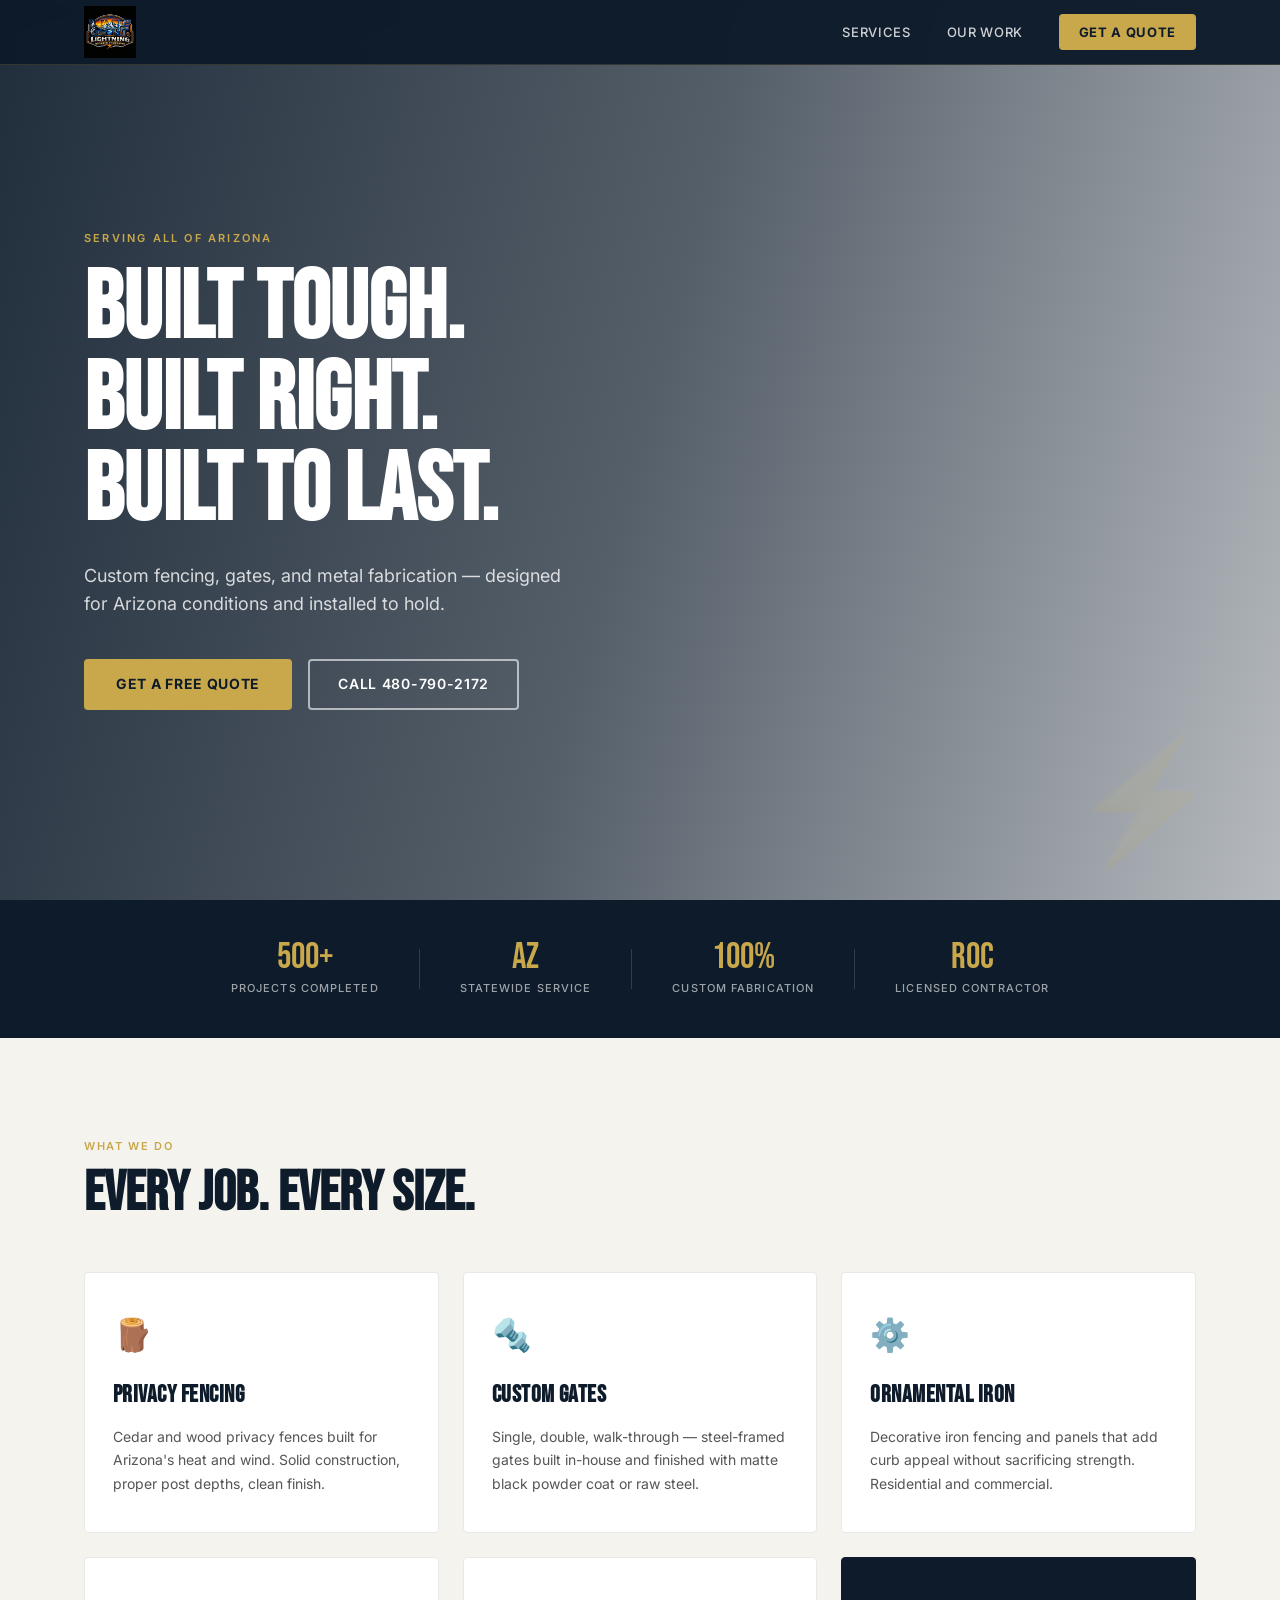
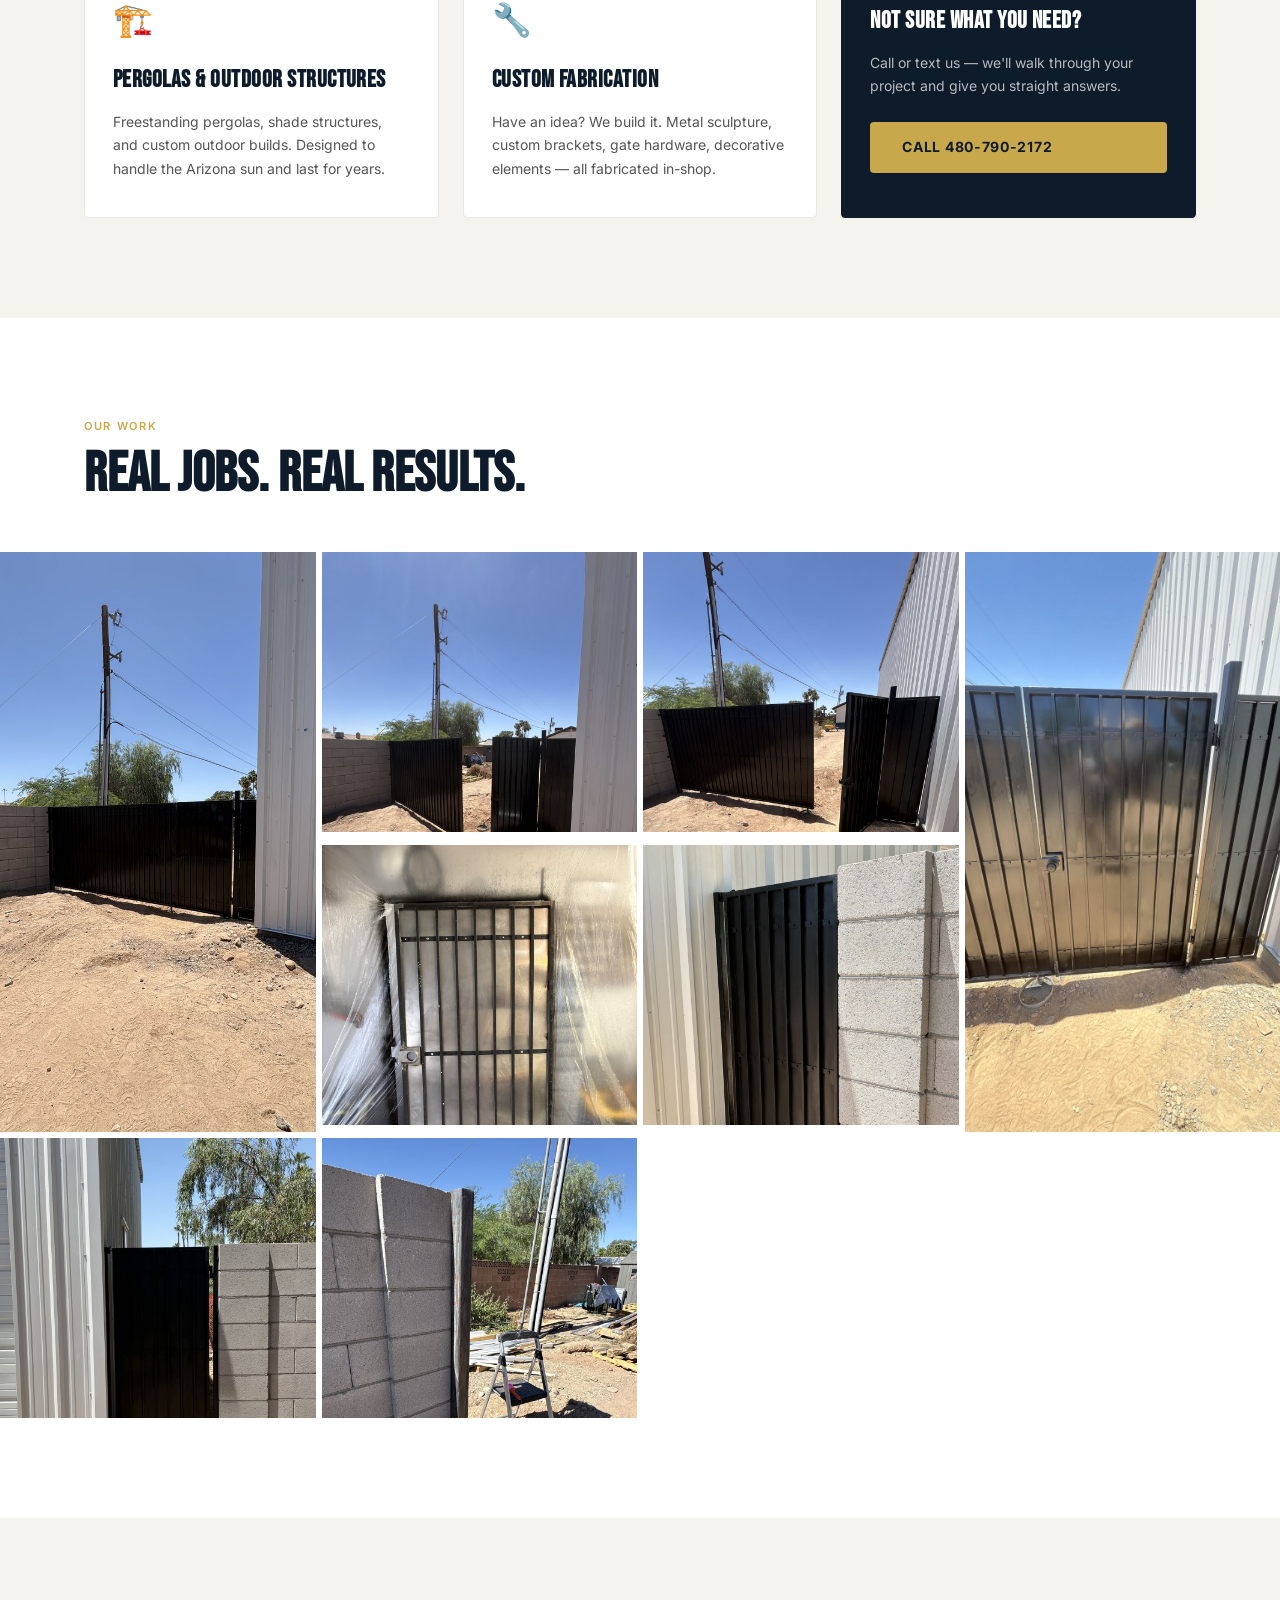
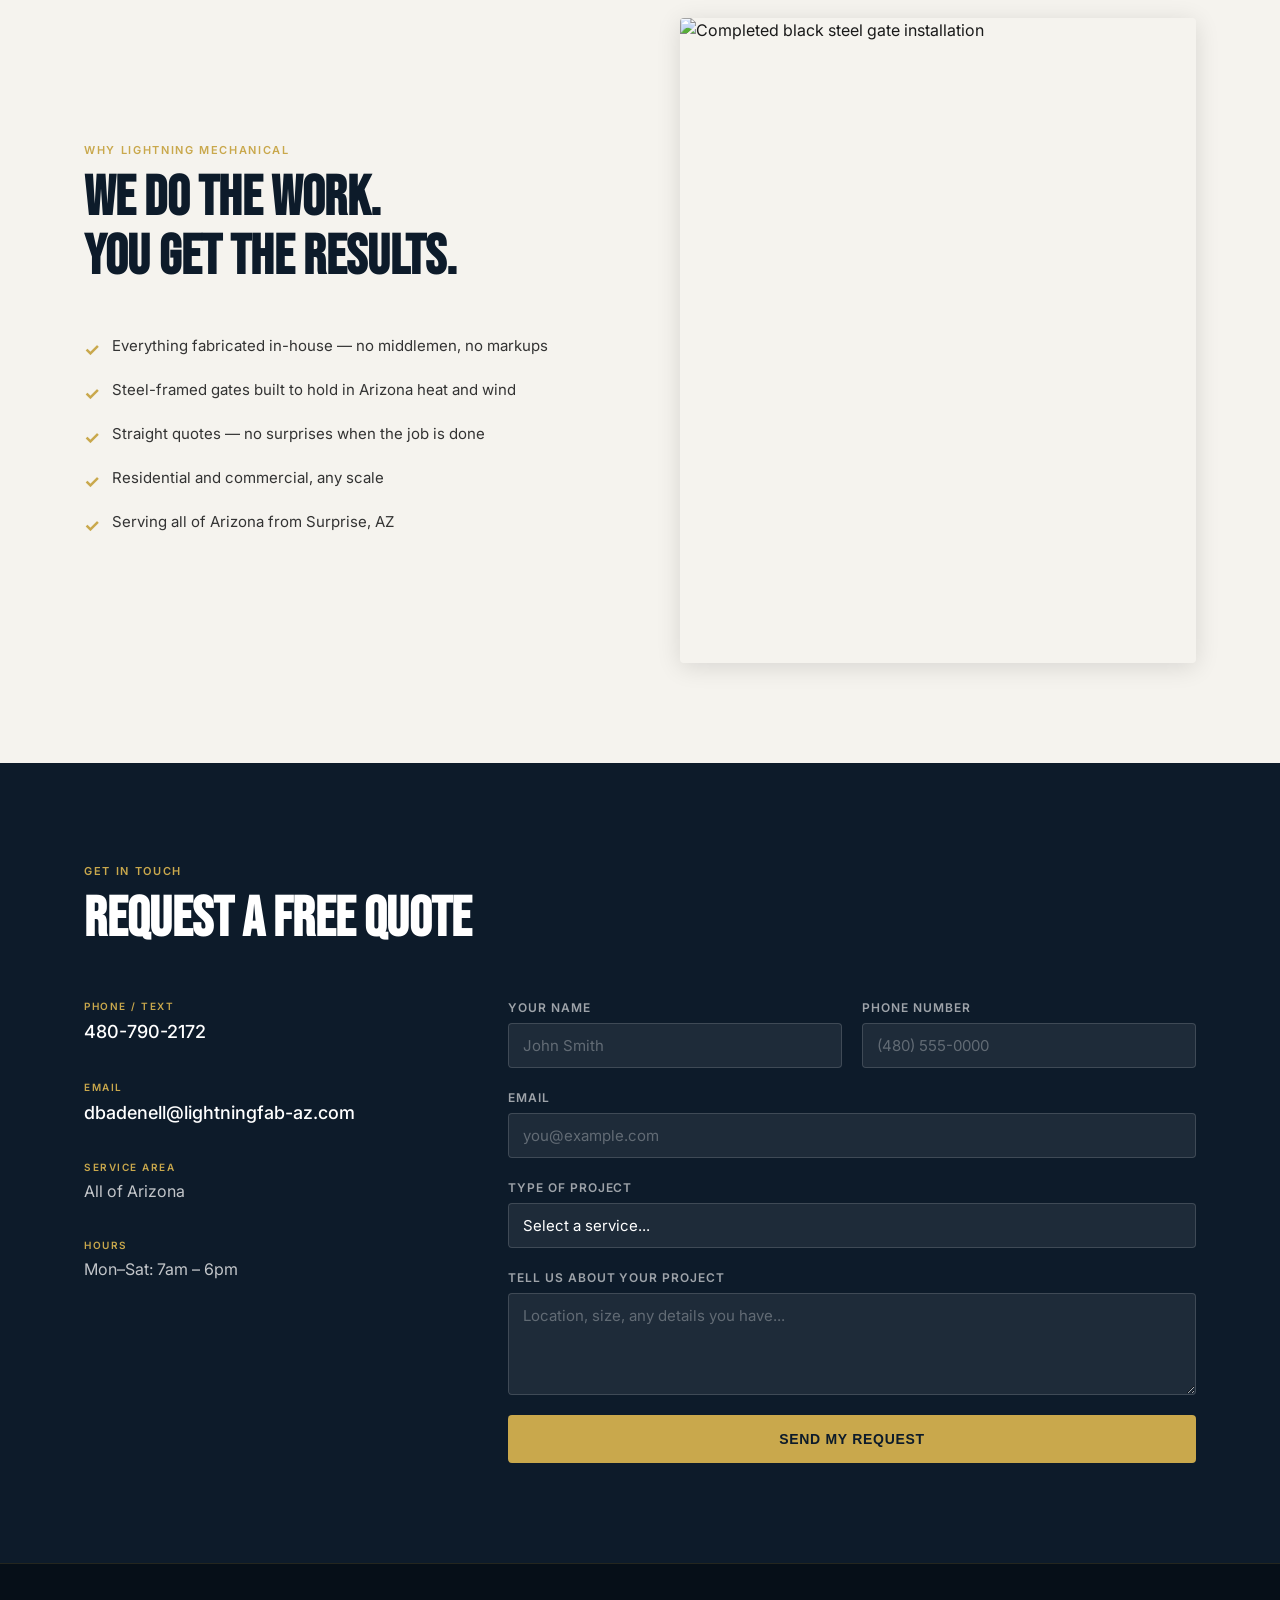
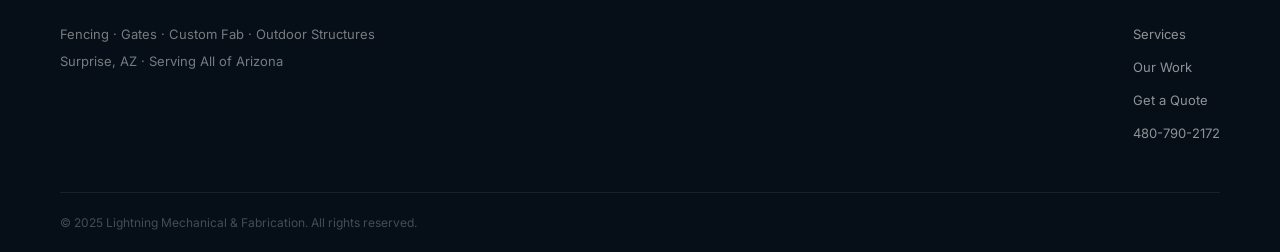
==== index.html @ da837e70 "Add files via upload" ====
<!DOCTYPE html>
<html lang="en">
<head>
  <meta charset="UTF-8">
  <meta name="viewport" content="width=device-width, initial-scale=1.0">
  <title>Lightning Mechanical & Fabrication | Fencing, Gates & Custom Fab – Arizona</title>
  <meta name="description" content="Arizona's trusted fencing, custom gate, and metal fabrication contractor. Privacy fencing, ornamental iron, custom gates, pergolas, and more. Serving all of Arizona. Call 480-790-2172.">
  <link rel="preconnect" href="https://fonts.googleapis.com">
  <link rel="preconnect" href="https://fonts.gstatic.com" crossorigin>
  <link href="https://fonts.googleapis.com/css2?family=Bebas+Neue&family=Inter:wght@300;400;500;600&display=swap" rel="stylesheet">
  <link rel="stylesheet" href="style.css">
</head>
<body>

  <!-- NAV -->
  <nav class="nav">
    <div class="nav-inner">
      <a href="#" class="nav-logo"><img src="logo-nav.png" alt="Lightning Mechanical & Fabrication" class="nav-logo-img"></a>
      <div class="nav-links">
        <a href="#services">Services</a>
        <a href="#work">Our Work</a>
        <a href="#contact" class="nav-cta">Get a Quote</a>
      </div>
      <button class="nav-hamburger" onclick="toggleMenu()" aria-label="Menu">&#9776;</button>
    </div>
    <div class="nav-mobile" id="mobileMenu">
      <a href="#services" onclick="toggleMenu()">Services</a>
      <a href="#work" onclick="toggleMenu()">Our Work</a>
      <a href="#contact" onclick="toggleMenu()">Get a Quote</a>
    </div>
  </nav>

  <!-- HERO -->
  <section class="hero">
    <div class="hero-bg">
      <img src="gate-hero.jpg" alt="Custom black steel double gate installed in Arizona" class="hero-img">
      <div class="hero-overlay"></div>
    </div>
    <div class="hero-content">
      <p class="hero-eyebrow">Serving All of Arizona</p>
      <h1 class="hero-headline">Built Tough.<br>Built Right.<br>Built to Last.</h1>
      <p class="hero-sub">Custom fencing, gates, and metal fabrication — designed for Arizona conditions and installed to hold.</p>
      <div class="hero-actions">
        <a href="#contact" class="btn-primary">Get a Free Quote</a>
        <a href="tel:4807902172" class="btn-ghost">Call 480-790-2172</a>
      </div>
    </div>
    <div class="hero-bolt">⚡</div>
  </section>

  <!-- TRUST BAR -->
  <div class="trust-bar">
    <div class="trust-inner">
      <div class="trust-item">
        <span class="trust-num">500+</span>
        <span class="trust-label">Projects Completed</span>
      </div>
      <div class="trust-div"></div>
      <div class="trust-item">
        <span class="trust-num">AZ</span>
        <span class="trust-label">Statewide Service</span>
      </div>
      <div class="trust-div"></div>
      <div class="trust-item">
        <span class="trust-num">100%</span>
        <span class="trust-label">Custom Fabrication</span>
      </div>
      <div class="trust-div"></div>
      <div class="trust-item">
        <span class="trust-num">ROC</span>
        <span class="trust-label">Licensed Contractor</span>
      </div>
    </div>
  </div>

  <!-- SERVICES -->
  <section class="services" id="services">
    <div class="container">
      <p class="section-eyebrow">What We Do</p>
      <h2 class="section-title">Every Job. Every Size.</h2>
      <div class="services-grid">

        <div class="service-card">
          <div class="service-icon">🪵</div>
          <h3>Privacy Fencing</h3>
          <p>Cedar and wood privacy fences built for Arizona's heat and wind. Solid construction, proper post depths, clean finish.</p>
        </div>

        <div class="service-card">
          <div class="service-icon">🔩</div>
          <h3>Custom Gates</h3>
          <p>Single, double, walk-through — steel-framed gates built in-house and finished with matte black powder coat or raw steel.</p>
        </div>

        <div class="service-card">
          <div class="service-icon">⚙️</div>
          <h3>Ornamental Iron</h3>
          <p>Decorative iron fencing and panels that add curb appeal without sacrificing strength. Residential and commercial.</p>
        </div>

        <div class="service-card">
          <div class="service-icon">🏗️</div>
          <h3>Pergolas & Outdoor Structures</h3>
          <p>Freestanding pergolas, shade structures, and custom outdoor builds. Designed to handle the Arizona sun and last for years.</p>
        </div>

        <div class="service-card">
          <div class="service-icon">🔧</div>
          <h3>Custom Fabrication</h3>
          <p>Have an idea? We build it. Metal sculpture, custom brackets, gate hardware, decorative elements — all fabricated in-shop.</p>
        </div>

        <div class="service-card service-card--cta">
          <h3>Not Sure What You Need?</h3>
          <p>Call or text us — we'll walk through your project and give you straight answers.</p>
          <a href="tel:4807902172" class="btn-primary">Call 480-790-2172</a>
        </div>

      </div>
    </div>
  </section>

  <!-- GALLERY -->
  <section class="gallery" id="work">
    <div class="container">
      <p class="section-eyebrow">Our Work</p>
      <h2 class="section-title">Real Jobs. Real Results.</h2>
    </div>
        <div class="gallery-grid">
      <div class="gallery-item gallery-item--tall">
        <img src="gate-wide.jpg" alt="Black steel gate installed">
        <div class="gallery-label">Double Gate Install</div>
      </div>
      <div class="gallery-item">
        <img src="gate-open-both.jpg" alt="Double gates open">
        <div class="gallery-label">Double Gates Open</div>
      </div>
      <div class="gallery-item">
        <img src="gate-open-side.jpg" alt="Gate open side view">
        <div class="gallery-label">Custom Steel Gate</div>
      </div>
      <div class="gallery-item gallery-item--tall">
        <img src="gate-closeup.jpg" alt="Gate closeup detail">
        <div class="gallery-label">Gate Detail</div>
      </div>
      <div class="gallery-item">
        <img src="gate-paint-booth.jpg" alt="Gate in paint booth">
        <div class="gallery-label">In-House Coating</div>
      </div>
      <div class="gallery-item">
        <img src="gate-walk.jpg" alt="Walk-through gate">
        <div class="gallery-label">Walk Gate Install</div>
      </div>
      <div class="gallery-item">
        <img src="gate-single.jpg" alt="Single gate">
        <div class="gallery-label">Single Gate</div>
      </div>
      <div class="gallery-item">
        <img src="post-set.jpg" alt="Post setting">
        <div class="gallery-label">Post Setting</div>
      </div>
    </div>
  </section>

  <!-- WHY LMF -->
  <section class="why">
    <div class="container why-inner">
      <div class="why-text">
        <p class="section-eyebrow">Why Lightning Mechanical</p>
        <h2 class="section-title">We Do the Work.<br>You Get the Results.</h2>
        <ul class="why-list">
          <li><span class="check">✓</span> Everything fabricated in-house — no middlemen, no markups</li>
          <li><span class="check">✓</span> Steel-framed gates built to hold in Arizona heat and wind</li>
          <li><span class="check">✓</span> Straight quotes — no surprises when the job is done</li>
          <li><span class="check">✓</span> Residential and commercial, any scale</li>
          <li><span class="check">✓</span> Serving all of Arizona from Surprise, AZ</li>
        </ul>
      </div>
      <div class="why-img-wrap">
        <img src="gate-black-installed.jpg" alt="Completed black steel gate installation">
      </div>
    </div>
  </section>

  <!-- CONTACT -->
  <section class="contact" id="contact">
    <div class="container">
      <p class="section-eyebrow">Get in Touch</p>
      <h2 class="section-title">Request a Free Quote</h2>
      <div class="contact-layout">
        <div class="contact-info">
          <div class="contact-block">
            <p class="contact-label">Phone / Text</p>
            <a href="tel:4807902172" class="contact-value">480-790-2172</a>
          </div>
          <div class="contact-block">
            <p class="contact-label">Email</p>
            <a href="mailto:dbadenell@lightningfab-az.com" class="contact-value">dbadenell@lightningfab-az.com</a>
          </div>
          <div class="contact-block">
            <p class="contact-label">Service Area</p>
            <p class="contact-value-plain">All of Arizona</p>
          </div>
          <div class="contact-block">
            <p class="contact-label">Hours</p>
            <p class="contact-value-plain">Mon–Sat: 7am – 6pm</p>
          </div>
        </div>
        <form class="contact-form" action="https://formspree.io/f/YOUR_FORM_ID" method="POST">
          <div class="form-row">
            <div class="form-group">
              <label for="name">Your Name</label>
              <input type="text" id="name" name="name" placeholder="John Smith" required>
            </div>
            <div class="form-group">
              <label for="phone">Phone Number</label>
              <input type="tel" id="phone" name="phone" placeholder="(480) 555-0000">
            </div>
          </div>
          <div class="form-group">
            <label for="email">Email</label>
            <input type="email" id="email" name="email" placeholder="you@example.com" required>
          </div>
          <div class="form-group">
            <label for="service">Type of Project</label>
            <select id="service" name="service">
              <option value="">Select a service...</option>
              <option>Privacy Fencing</option>
              <option>Custom Gate</option>
              <option>Ornamental Iron</option>
              <option>Pergola / Outdoor Structure</option>
              <option>Custom Fabrication</option>
              <option>Other / Not Sure</option>
            </select>
          </div>
          <div class="form-group">
            <label for="message">Tell Us About Your Project</label>
            <textarea id="message" name="message" rows="4" placeholder="Location, size, any details you have..."></textarea>
          </div>
          <button type="submit" class="btn-primary btn-full">Send My Request</button>
        </form>
      </div>
    </div>
  </section>

  <!-- FOOTER -->
  <footer class="footer">
    <div class="footer-inner">
      <div class="footer-brand">
        
        <p>Fencing · Gates · Custom Fab · Outdoor Structures</p>
        <p>Surprise, AZ · Serving All of Arizona</p>
      </div>
      <div class="footer-links">
        <a href="#services">Services</a>
        <a href="#work">Our Work</a>
        <a href="#contact">Get a Quote</a>
        <a href="tel:4807902172">480-790-2172</a>
      </div>
    </div>
    <div class="footer-bottom">
      <p>© 2025 Lightning Mechanical & Fabrication. All rights reserved.</p>
    </div>
  </footer>

  <script>
    function toggleMenu() {
      const menu = document.getElementById('mobileMenu');
      menu.classList.toggle('open');
    }
    // Smooth scroll
    document.querySelectorAll('a[href^="#"]').forEach(a => {
      a.addEventListener('click', e => {
        const target = document.querySelector(a.getAttribute('href'));
        if (target) {
          e.preventDefault();
          target.scrollIntoView({ behavior: 'smooth' });
        }
      });
    });
  </script>
</body>
</html>
---- style.css ----
/* === TOKENS === */
:root {
  --navy: #0D1B2A;
  --navy-mid: #1A2E45;
  --gold: #C9A84C;
  --gold-light: #E8C97A;
  --white: #FFFFFF;
  --off-white: #F5F3EE;
  --gray: #8A8F99;
  --gray-light: #E8E8E8;
  --text: #1A1A1A;

  --font-display: 'Bebas Neue', sans-serif;
  --font-body: 'Inter', sans-serif;

  --radius: 4px;
  --shadow: 0 4px 24px rgba(0,0,0,0.12);
}

/* === RESET === */
*, *::before, *::after { box-sizing: border-box; margin: 0; padding: 0; }
html { scroll-behavior: smooth; }
body {
  font-family: var(--font-body);
  color: var(--text);
  background: var(--white);
  line-height: 1.6;
}
img { display: block; width: 100%; height: 100%;  }
a { text-decoration: none; color: inherit; }

/* === UTILITY === */
.container { max-width: 1160px; margin: 0 auto; padding: 0 24px; }
.section-eyebrow {
  font-family: var(--font-body);
  font-size: 11px;
  font-weight: 600;
  letter-spacing: 0.15em;
  text-transform: uppercase;
  color: var(--gold);
  margin-bottom: 10px;
}
.section-title {
  font-family: var(--font-display);
  font-size: clamp(36px, 5vw, 56px);
  color: var(--navy);
  line-height: 1.05;
  margin-bottom: 48px;
}
.btn-primary {
  display: inline-block;
  background: var(--gold);
  color: var(--navy);
  font-weight: 700;
  font-size: 14px;
  letter-spacing: 0.05em;
  text-transform: uppercase;
  padding: 14px 32px;
  border-radius: var(--radius);
  transition: background 0.2s, transform 0.15s;
  border: none;
  cursor: pointer;
}
.btn-primary:hover { background: var(--gold-light); transform: translateY(-1px); }
.btn-ghost {
  display: inline-block;
  border: 2px solid rgba(255,255,255,0.6);
  color: var(--white);
  font-weight: 600;
  font-size: 14px;
  letter-spacing: 0.05em;
  text-transform: uppercase;
  padding: 12px 28px;
  border-radius: var(--radius);
  transition: border-color 0.2s, background 0.2s;
}
.btn-ghost:hover { border-color: var(--white); background: rgba(255,255,255,0.1); }
.btn-full { width: 100%; text-align: center; padding: 16px; }

/* === NAV === */
.nav {
  position: fixed;
  top: 0; left: 0; right: 0;
  z-index: 100;
  background: rgba(13,27,42,0.96);
  backdrop-filter: blur(8px);
  border-bottom: 1px solid rgba(201,168,76,0.2);
}
.nav-inner {
  max-width: 1160px;
  margin: 0 auto;
  padding: 0 24px;
  height: 64px;
  display: flex;
  align-items: center;
  justify-content: space-between;
}
.nav-logo {
  font-family: var(--font-display);
  font-size: 24px;
  color: var(--gold);
  letter-spacing: 0.05em;
}
.nav-links {
  display: flex;
  align-items: center;
  gap: 36px;
}
.nav-links a {
  color: rgba(255,255,255,0.8);
  font-size: 13px;
  font-weight: 500;
  letter-spacing: 0.05em;
  text-transform: uppercase;
  transition: color 0.2s;
}
.nav-links a:hover { color: var(--white); }
.nav-cta {
  background: var(--gold) !important;
  color: var(--navy) !important;
  padding: 8px 20px;
  border-radius: var(--radius);
  font-weight: 700 !important;
}
.nav-cta:hover { background: var(--gold-light) !important; }
.nav-hamburger {
  display: none;
  background: none;
  border: none;
  color: var(--white);
  font-size: 24px;
  cursor: pointer;
}
.nav-mobile {
  display: none;
  flex-direction: column;
  background: var(--navy);
  padding: 16px 24px 24px;
  gap: 20px;
}
.nav-mobile a {
  color: rgba(255,255,255,0.85);
  font-size: 16px;
  font-weight: 500;
  letter-spacing: 0.04em;
}
.nav-mobile.open { display: flex; }

/* === HERO === */
.hero {
  position: relative;
  min-height: 100vh;
  display: flex;
  align-items: center;
  overflow: hidden;
}
.hero-bg {
  position: absolute;
  inset: 0;
}
.hero-img {
  width: 100%;
  height: 100%;
  
  object-position: center;
}
.hero-overlay {
  position: absolute;
  inset: 0;
  background: linear-gradient(
    105deg,
    rgba(13,27,42,0.92) 0%,
    rgba(13,27,42,0.7) 50%,
    rgba(13,27,42,0.3) 100%
  );
}
.hero-content {
  position: relative;
  z-index: 2;
  max-width: 1160px;
  margin: 0 auto;
  padding: 120px 24px 80px;
  max-width: 680px;
  margin-left: max(24px, calc(50vw - 580px));
}
.hero-eyebrow {
  font-size: 11px;
  font-weight: 600;
  letter-spacing: 0.2em;
  text-transform: uppercase;
  color: var(--gold);
  margin-bottom: 16px;
}
.hero-headline {
  font-family: var(--font-display);
  font-size: clamp(56px, 9vw, 96px);
  color: var(--white);
  line-height: 0.95;
  margin-bottom: 24px;
}
.hero-sub {
  font-size: 18px;
  color: rgba(255,255,255,0.8);
  max-width: 480px;
  margin-bottom: 40px;
  line-height: 1.6;
}
.hero-actions {
  display: flex;
  gap: 16px;
  flex-wrap: wrap;
}
.hero-bolt {
  position: absolute;
  bottom: 40px;
  right: 60px;
  font-size: 120px;
  opacity: 0.06;
  z-index: 1;
  pointer-events: none;
  line-height: 1;
}

/* === TRUST BAR === */
.trust-bar {
  background: var(--navy);
  padding: 32px 24px;
}
.trust-inner {
  max-width: 1160px;
  margin: 0 auto;
  display: flex;
  align-items: center;
  justify-content: center;
  gap: 0;
  flex-wrap: wrap;
}
.trust-item {
  display: flex;
  flex-direction: column;
  align-items: center;
  padding: 8px 40px;
  gap: 4px;
}
.trust-num {
  font-family: var(--font-display);
  font-size: 36px;
  color: var(--gold);
  line-height: 1;
}
.trust-label {
  font-size: 11px;
  font-weight: 500;
  letter-spacing: 0.1em;
  text-transform: uppercase;
  color: rgba(255,255,255,0.6);
}
.trust-div {
  width: 1px;
  height: 40px;
  background: rgba(255,255,255,0.15);
}

/* === SERVICES === */
.services {
  padding: 100px 0;
  background: var(--off-white);
}
.services-grid {
  display: grid;
  grid-template-columns: repeat(3, 1fr);
  gap: 24px;
}
.service-card {
  background: var(--white);
  border-radius: var(--radius);
  padding: 36px 28px;
  border: 1px solid var(--gray-light);
  transition: box-shadow 0.2s, transform 0.2s;
}
.service-card:hover {
  box-shadow: var(--shadow);
  transform: translateY(-3px);
}
.service-icon {
  font-size: 32px;
  margin-bottom: 16px;
}
.service-card h3 {
  font-family: var(--font-display);
  font-size: 24px;
  color: var(--navy);
  margin-bottom: 10px;
  letter-spacing: 0.02em;
}
.service-card p {
  font-size: 14px;
  color: #555;
  line-height: 1.7;
}
.service-card--cta {
  background: var(--navy);
  border-color: var(--navy);
  display: flex;
  flex-direction: column;
  justify-content: center;
}
.service-card--cta h3 { color: var(--white); }
.service-card--cta p { color: rgba(255,255,255,0.7); margin-bottom: 24px; }

/* === GALLERY === */
.gallery {
  padding: 100px 0;
  background: var(--white);
}
.gallery .container { margin-bottom: 48px; }
.gallery-grid {
  display: grid;
  grid-template-columns: repeat(4, 1fr);
  grid-template-rows: auto;
  gap: 6px;
  max-height: 900px;
}
.gallery-item {
  position: relative;
  overflow: hidden;
  height: 220px;
}
.gallery-item--tall {
  grid-row: span 2;
  height: auto;
}
.gallery-item img {
  transition: transform 0.4s ease;
}
.gallery-item:hover img {
  transform: scale(1.04);
}
.gallery-label {
  position: absolute;
  bottom: 0; left: 0; right: 0;
  background: linear-gradient(transparent, rgba(13,27,42,0.85));
  color: var(--white);
  font-size: 12px;
  font-weight: 500;
  letter-spacing: 0.05em;
  padding: 20px 12px 10px;
  opacity: 0;
  transition: opacity 0.3s;
}
.gallery-item:hover .gallery-label { opacity: 1; }

/* === WHY === */
.why {
  padding: 100px 0;
  background: var(--off-white);
}
.why-inner {
  display: grid;
  grid-template-columns: 1fr 1fr;
  gap: 80px;
  align-items: center;
}
.why-list {
  list-style: none;
  display: flex;
  flex-direction: column;
  gap: 16px;
}
.why-list li {
  display: flex;
  align-items: flex-start;
  gap: 12px;
  font-size: 15px;
  color: #333;
  line-height: 1.5;
}
.check {
  color: var(--gold);
  font-size: 18px;
  font-weight: 700;
  flex-shrink: 0;
  margin-top: 1px;
}
.why-img-wrap {
  border-radius: var(--radius);
  overflow: hidden;
  aspect-ratio: 4/5;
  box-shadow: var(--shadow);
}

/* === CONTACT === */
.contact {
  padding: 100px 0;
  background: var(--navy);
}
.contact .section-title { color: var(--white); }
.contact-layout {
  display: grid;
  grid-template-columns: 1fr 2fr;
  gap: 80px;
  align-items: start;
}
.contact-info {
  display: flex;
  flex-direction: column;
  gap: 32px;
}
.contact-block { display: flex; flex-direction: column; gap: 4px; }
.contact-label {
  font-size: 10px;
  font-weight: 600;
  letter-spacing: 0.15em;
  text-transform: uppercase;
  color: var(--gold);
}
.contact-value {
  font-size: 18px;
  font-weight: 500;
  color: var(--white);
  transition: color 0.2s;
}
.contact-value:hover { color: var(--gold-light); }
.contact-value-plain {
  font-size: 16px;
  color: rgba(255,255,255,0.75);
}

/* FORM */
.contact-form {
  display: flex;
  flex-direction: column;
  gap: 20px;
}
.form-row {
  display: grid;
  grid-template-columns: 1fr 1fr;
  gap: 20px;
}
.form-group {
  display: flex;
  flex-direction: column;
  gap: 6px;
}
.form-group label {
  font-size: 12px;
  font-weight: 600;
  letter-spacing: 0.08em;
  text-transform: uppercase;
  color: rgba(255,255,255,0.6);
}
.form-group input,
.form-group select,
.form-group textarea {
  background: rgba(255,255,255,0.07);
  border: 1px solid rgba(255,255,255,0.15);
  border-radius: var(--radius);
  padding: 12px 14px;
  color: var(--white);
  font-size: 15px;
  font-family: var(--font-body);
  transition: border-color 0.2s;
  outline: none;
  -webkit-appearance: none;
}
.form-group input::placeholder,
.form-group textarea::placeholder { color: rgba(255,255,255,0.3); }
.form-group select option { background: var(--navy); color: var(--white); }
.form-group input:focus,
.form-group select:focus,
.form-group textarea:focus {
  border-color: var(--gold);
}
.form-group textarea { resize: vertical; min-height: 100px; }

/* === FOOTER === */
.footer {
  background: #060F18;
  border-top: 1px solid rgba(201,168,76,0.15);
  padding: 60px 24px 0;
}
.footer-inner {
  max-width: 1160px;
  margin: 0 auto;
  display: flex;
  justify-content: space-between;
  align-items: flex-start;
  gap: 40px;
  flex-wrap: wrap;
  padding-bottom: 48px;
}
.footer-brand {
  display: flex;
  flex-direction: column;
  gap: 6px;
}
.footer-logo {
  font-family: var(--font-display);
  font-size: 22px;
  color: var(--gold);
  letter-spacing: 0.04em;
}
.footer-brand p {
  font-size: 13px;
  color: rgba(255,255,255,0.45);
}
.footer-links {
  display: flex;
  flex-direction: column;
  gap: 12px;
}
.footer-links a {
  font-size: 13px;
  color: rgba(255,255,255,0.55);
  transition: color 0.2s;
}
.footer-links a:hover { color: var(--gold); }
.footer-bottom {
  max-width: 1160px;
  margin: 0 auto;
  padding: 20px 0;
  border-top: 1px solid rgba(255,255,255,0.07);
}
.footer-bottom p {
  font-size: 12px;
  color: rgba(255,255,255,0.25);
}

/* === MOBILE === */
@media (max-width: 900px) {
  .nav-links { display: none; }
  .nav-hamburger { display: block; }

  .services-grid {
    grid-template-columns: 1fr 1fr;
  }

  .gallery-grid {
    grid-template-columns: repeat(2, 1fr);
    max-height: none;
  }
  .gallery-item--tall { height: 280px; grid-row: span 1; }
  .gallery-item { height: 200px; }

  .why-inner {
    grid-template-columns: 1fr;
    gap: 40px;
  }
  .why-img-wrap { max-height: 340px; }

  .contact-layout {
    grid-template-columns: 1fr;
    gap: 48px;
  }

  .trust-item { padding: 8px 20px; }
  .trust-div { display: none; }
}

@media (max-width: 600px) {
  .services-grid { grid-template-columns: 1fr; }
  .gallery-grid { grid-template-columns: 1fr; max-height: none; }
  .gallery-item, .gallery-item--tall { height: 260px; grid-row: span 1; }
  .gallery-label { opacity: 1; }
  .form-row { grid-template-columns: 1fr; }
  .hero-actions { flex-direction: column; }
  .hero-bolt { display: none; }
}

/* Portrait photo fix */
.gallery-item img {
  object-fit: cover;
  object-position: top;
  width: 100%;
  height: 100%;
}
.gallery-item {
  height: 280px;
}
.gallery-item--tall {
  height: 580px;
}

/* Logo styles */
.nav-logo-img {
  height: 52px;
  width: auto;
  display: block;
}
.footer-logo-img {
  height: 80px;
  width: auto;
  display: block;
  margin-bottom: 8px;
}
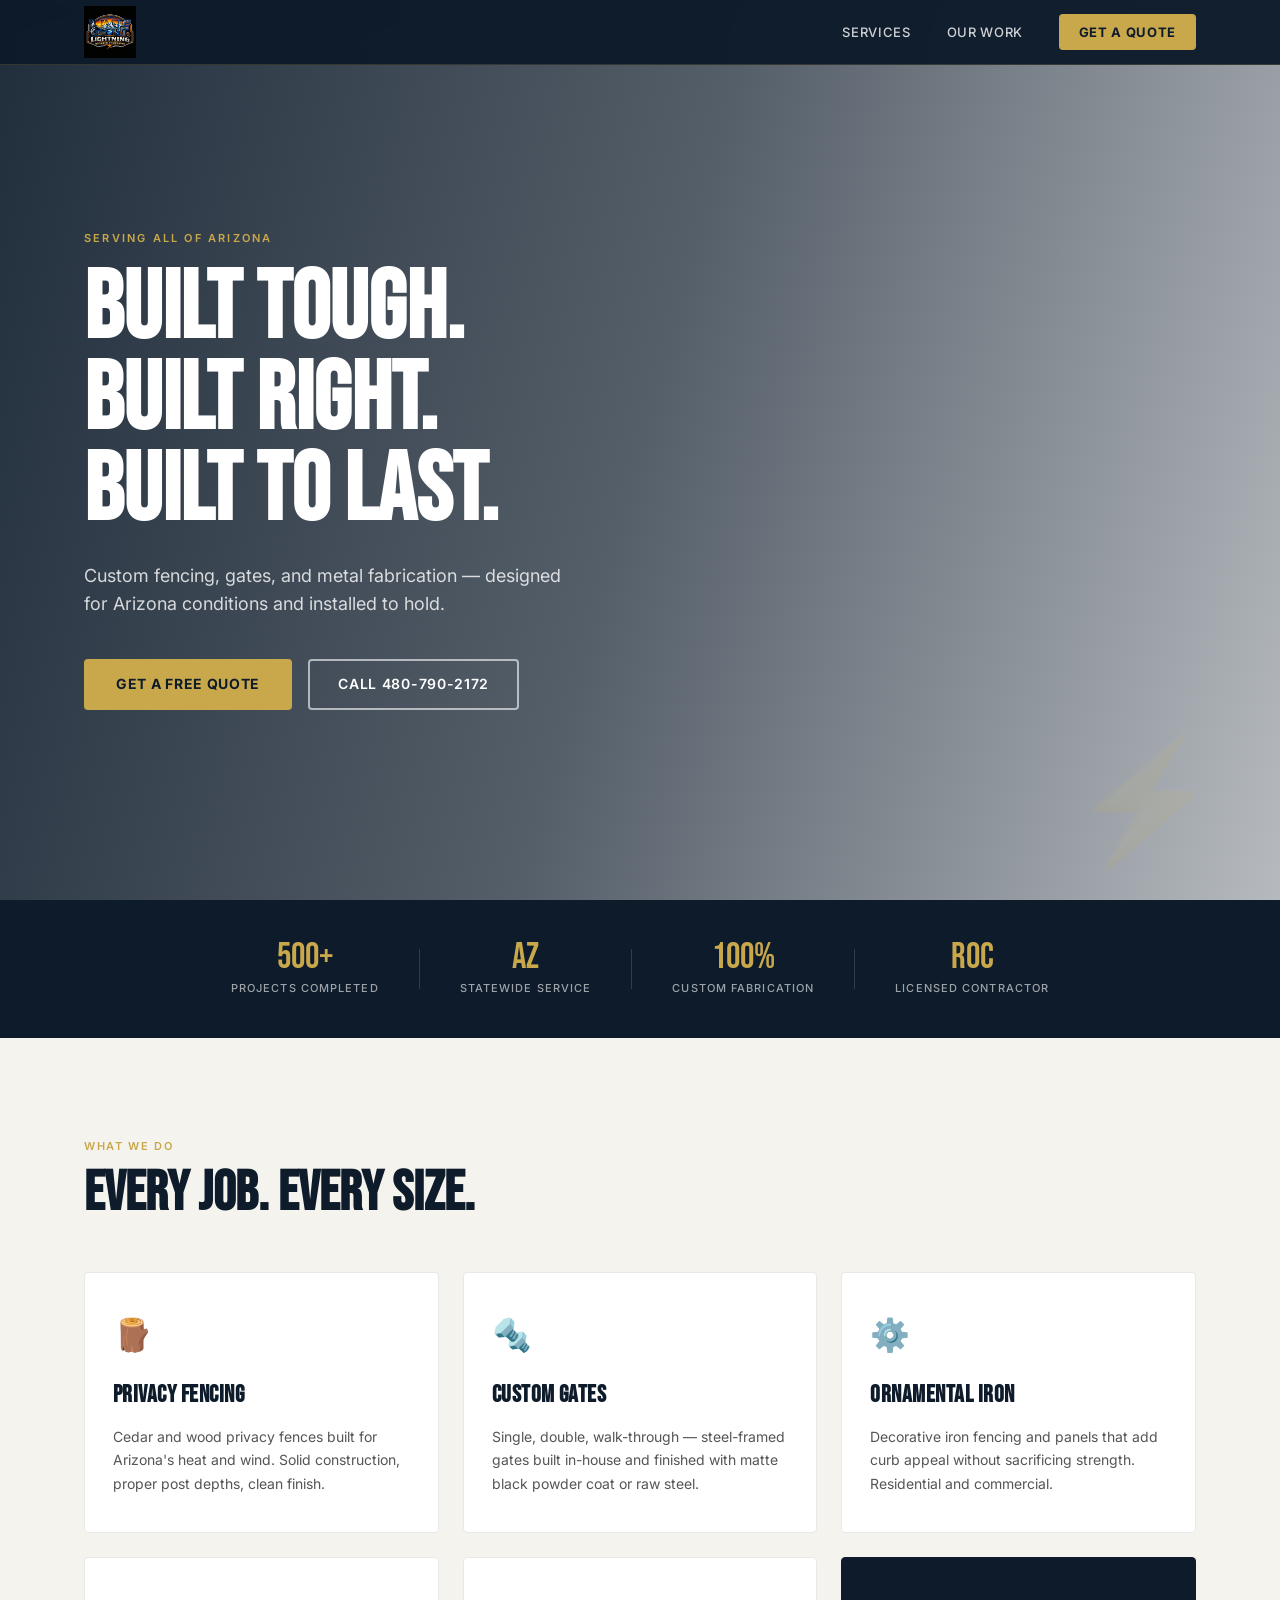
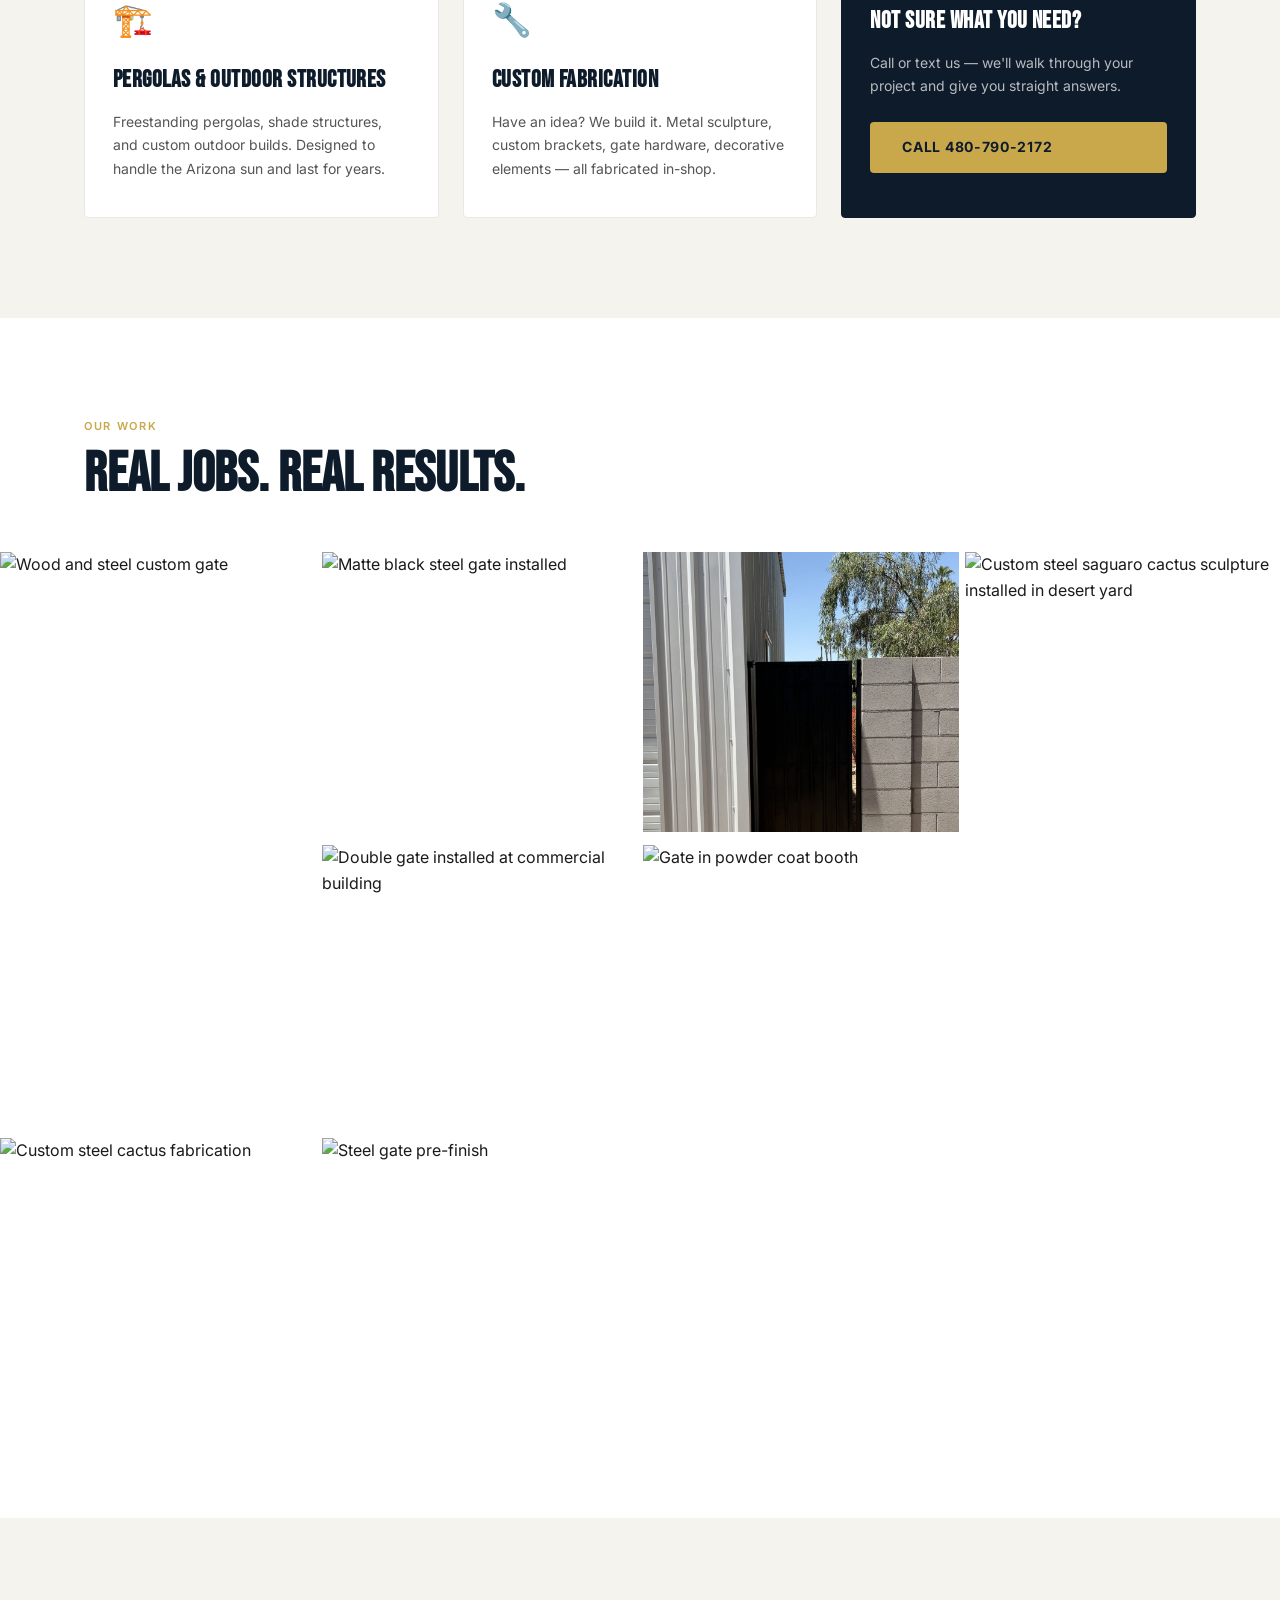
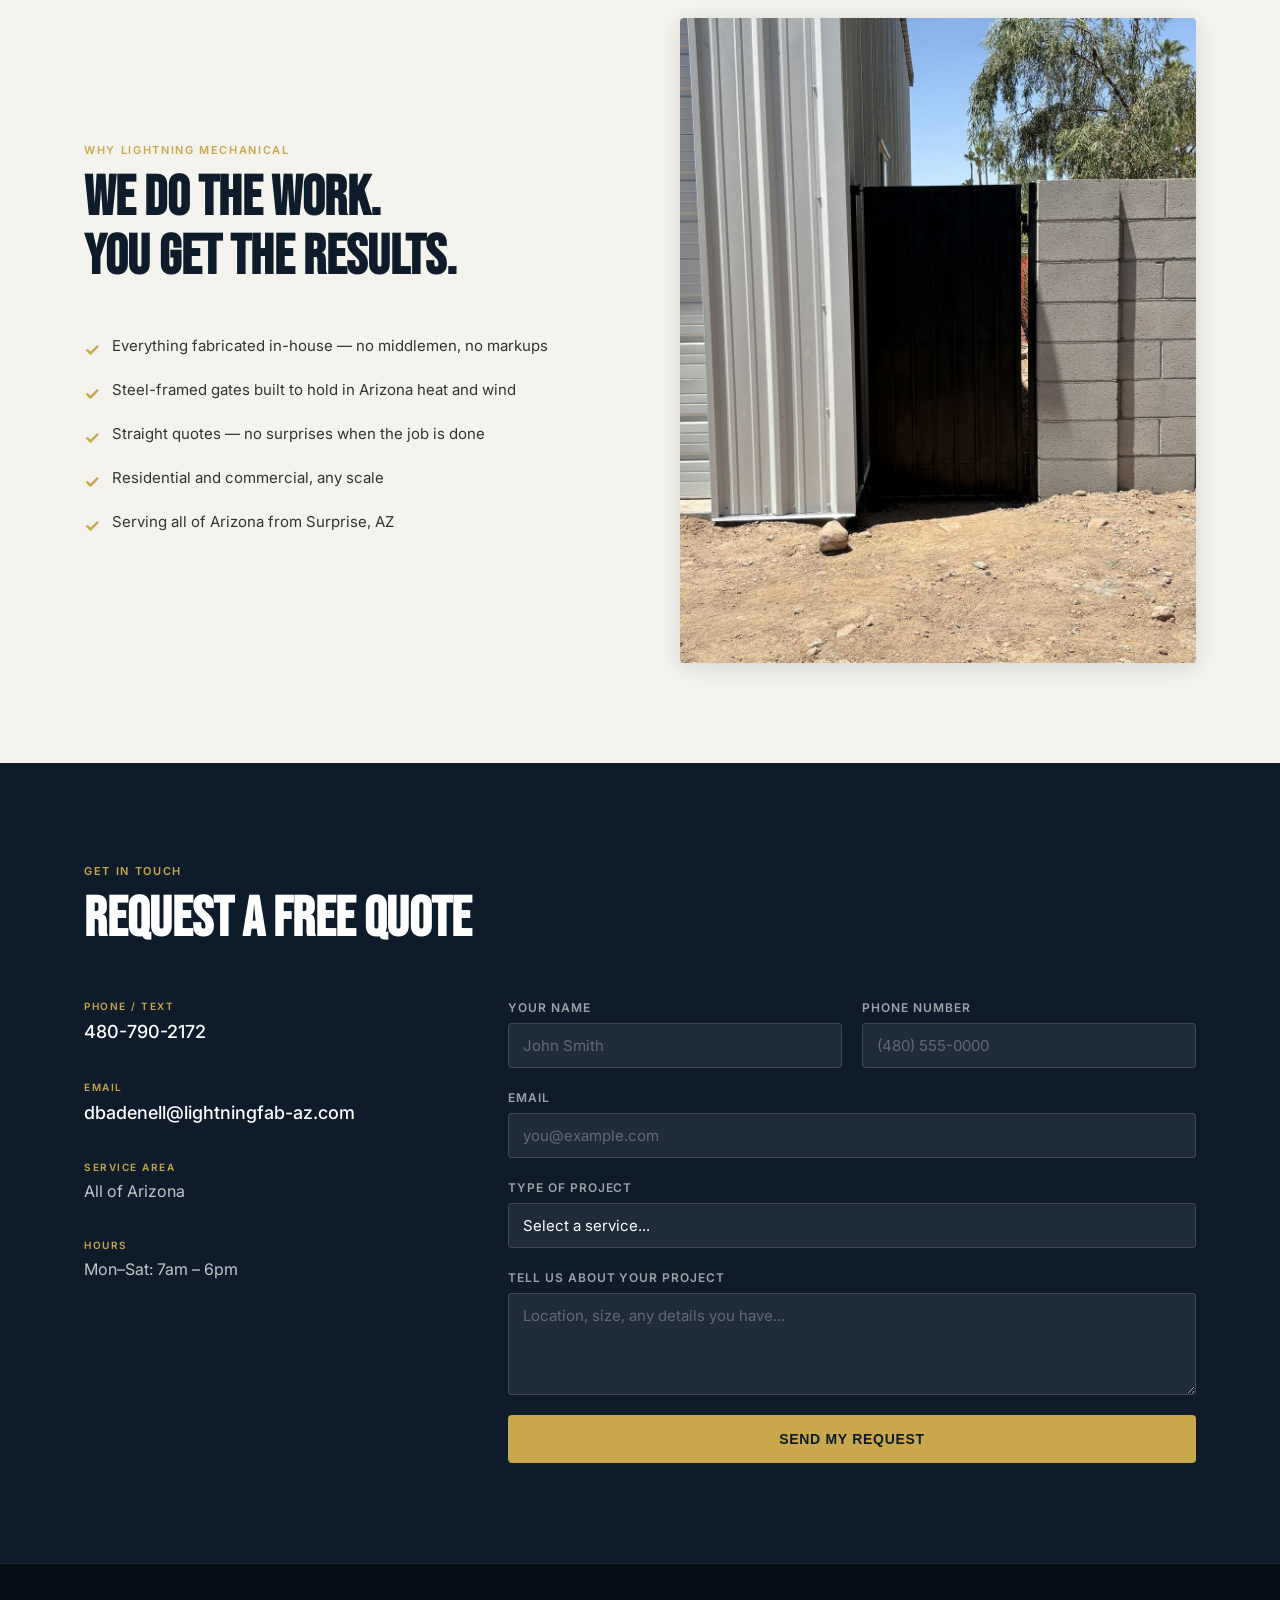
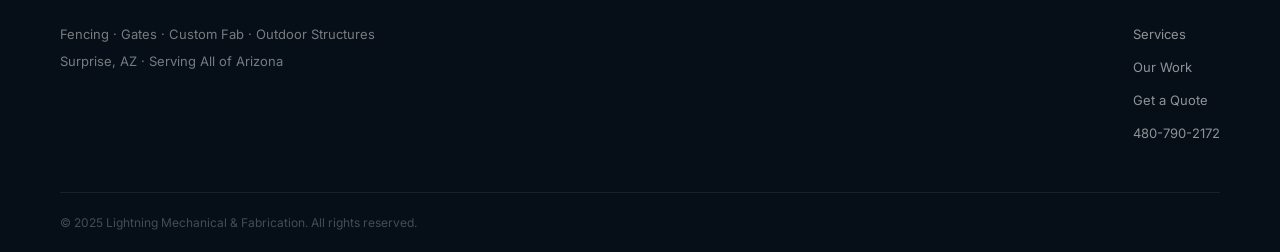
==== commit 81d3da33: "Rename index (5).html to index.html" ====
--- a/index.html
+++ b/index.html
@@ -1,283 +1,283 @@
-<!DOCTYPE html>
-<html lang="en">
-<head>
-  <meta charset="UTF-8">
-  <meta name="viewport" content="width=device-width, initial-scale=1.0">
-  <title>Lightning Mechanical & Fabrication | Fencing, Gates & Custom Fab – Arizona</title>
-  <meta name="description" content="Arizona's trusted fencing, custom gate, and metal fabrication contractor. Privacy fencing, ornamental iron, custom gates, pergolas, and more. Serving all of Arizona. Call 480-790-2172.">
-  <link rel="preconnect" href="https://fonts.googleapis.com">
-  <link rel="preconnect" href="https://fonts.gstatic.com" crossorigin>
-  <link href="https://fonts.googleapis.com/css2?family=Bebas+Neue&family=Inter:wght@300;400;500;600&display=swap" rel="stylesheet">
-  <link rel="stylesheet" href="style.css">
-</head>
-<body>
-
-  <!-- NAV -->
-  <nav class="nav">
-    <div class="nav-inner">
-      <a href="#" class="nav-logo"><img src="logo-nav.png" alt="Lightning Mechanical & Fabrication" class="nav-logo-img"></a>
-      <div class="nav-links">
-        <a href="#services">Services</a>
-        <a href="#work">Our Work</a>
-        <a href="#contact" class="nav-cta">Get a Quote</a>
-      </div>
-      <button class="nav-hamburger" onclick="toggleMenu()" aria-label="Menu">&#9776;</button>
-    </div>
-    <div class="nav-mobile" id="mobileMenu">
-      <a href="#services" onclick="toggleMenu()">Services</a>
-      <a href="#work" onclick="toggleMenu()">Our Work</a>
-      <a href="#contact" onclick="toggleMenu()">Get a Quote</a>
-    </div>
-  </nav>
-
-  <!-- HERO -->
-  <section class="hero">
-    <div class="hero-bg">
-      <img src="gate-hero.jpg" alt="Custom black steel double gate installed in Arizona" class="hero-img">
-      <div class="hero-overlay"></div>
-    </div>
-    <div class="hero-content">
-      <p class="hero-eyebrow">Serving All of Arizona</p>
-      <h1 class="hero-headline">Built Tough.<br>Built Right.<br>Built to Last.</h1>
-      <p class="hero-sub">Custom fencing, gates, and metal fabrication — designed for Arizona conditions and installed to hold.</p>
-      <div class="hero-actions">
-        <a href="#contact" class="btn-primary">Get a Free Quote</a>
-        <a href="tel:4807902172" class="btn-ghost">Call 480-790-2172</a>
-      </div>
-    </div>
-    <div class="hero-bolt">⚡</div>
-  </section>
-
-  <!-- TRUST BAR -->
-  <div class="trust-bar">
-    <div class="trust-inner">
-      <div class="trust-item">
-        <span class="trust-num">500+</span>
-        <span class="trust-label">Projects Completed</span>
-      </div>
-      <div class="trust-div"></div>
-      <div class="trust-item">
-        <span class="trust-num">AZ</span>
-        <span class="trust-label">Statewide Service</span>
-      </div>
-      <div class="trust-div"></div>
-      <div class="trust-item">
-        <span class="trust-num">100%</span>
-        <span class="trust-label">Custom Fabrication</span>
-      </div>
-      <div class="trust-div"></div>
-      <div class="trust-item">
-        <span class="trust-num">ROC</span>
-        <span class="trust-label">Licensed Contractor</span>
-      </div>
-    </div>
-  </div>
-
-  <!-- SERVICES -->
-  <section class="services" id="services">
-    <div class="container">
-      <p class="section-eyebrow">What We Do</p>
-      <h2 class="section-title">Every Job. Every Size.</h2>
-      <div class="services-grid">
-
-        <div class="service-card">
-          <div class="service-icon">🪵</div>
-          <h3>Privacy Fencing</h3>
-          <p>Cedar and wood privacy fences built for Arizona's heat and wind. Solid construction, proper post depths, clean finish.</p>
-        </div>
-
-        <div class="service-card">
-          <div class="service-icon">🔩</div>
-          <h3>Custom Gates</h3>
-          <p>Single, double, walk-through — steel-framed gates built in-house and finished with matte black powder coat or raw steel.</p>
-        </div>
-
-        <div class="service-card">
-          <div class="service-icon">⚙️</div>
-          <h3>Ornamental Iron</h3>
-          <p>Decorative iron fencing and panels that add curb appeal without sacrificing strength. Residential and commercial.</p>
-        </div>
-
-        <div class="service-card">
-          <div class="service-icon">🏗️</div>
-          <h3>Pergolas & Outdoor Structures</h3>
-          <p>Freestanding pergolas, shade structures, and custom outdoor builds. Designed to handle the Arizona sun and last for years.</p>
-        </div>
-
-        <div class="service-card">
-          <div class="service-icon">🔧</div>
-          <h3>Custom Fabrication</h3>
-          <p>Have an idea? We build it. Metal sculpture, custom brackets, gate hardware, decorative elements — all fabricated in-shop.</p>
-        </div>
-
-        <div class="service-card service-card--cta">
-          <h3>Not Sure What You Need?</h3>
-          <p>Call or text us — we'll walk through your project and give you straight answers.</p>
-          <a href="tel:4807902172" class="btn-primary">Call 480-790-2172</a>
-        </div>
-
-      </div>
-    </div>
-  </section>
-
-  <!-- GALLERY -->
-  <section class="gallery" id="work">
-    <div class="container">
-      <p class="section-eyebrow">Our Work</p>
-      <h2 class="section-title">Real Jobs. Real Results.</h2>
-    </div>
-        <div class="gallery-grid">
-      <div class="gallery-item gallery-item--tall">
-        <img src="gate-wide.jpg" alt="Black steel gate installed">
-        <div class="gallery-label">Double Gate Install</div>
-      </div>
-      <div class="gallery-item">
-        <img src="gate-open-both.jpg" alt="Double gates open">
-        <div class="gallery-label">Double Gates Open</div>
-      </div>
-      <div class="gallery-item">
-        <img src="gate-open-side.jpg" alt="Gate open side view">
-        <div class="gallery-label">Custom Steel Gate</div>
-      </div>
-      <div class="gallery-item gallery-item--tall">
-        <img src="gate-closeup.jpg" alt="Gate closeup detail">
-        <div class="gallery-label">Gate Detail</div>
-      </div>
-      <div class="gallery-item">
-        <img src="gate-paint-booth.jpg" alt="Gate in paint booth">
-        <div class="gallery-label">In-House Coating</div>
-      </div>
-      <div class="gallery-item">
-        <img src="gate-walk.jpg" alt="Walk-through gate">
-        <div class="gallery-label">Walk Gate Install</div>
-      </div>
-      <div class="gallery-item">
-        <img src="gate-single.jpg" alt="Single gate">
-        <div class="gallery-label">Single Gate</div>
-      </div>
-      <div class="gallery-item">
-        <img src="post-set.jpg" alt="Post setting">
-        <div class="gallery-label">Post Setting</div>
-      </div>
-    </div>
-  </section>
-
-  <!-- WHY LMF -->
-  <section class="why">
-    <div class="container why-inner">
-      <div class="why-text">
-        <p class="section-eyebrow">Why Lightning Mechanical</p>
-        <h2 class="section-title">We Do the Work.<br>You Get the Results.</h2>
-        <ul class="why-list">
-          <li><span class="check">✓</span> Everything fabricated in-house — no middlemen, no markups</li>
-          <li><span class="check">✓</span> Steel-framed gates built to hold in Arizona heat and wind</li>
-          <li><span class="check">✓</span> Straight quotes — no surprises when the job is done</li>
-          <li><span class="check">✓</span> Residential and commercial, any scale</li>
-          <li><span class="check">✓</span> Serving all of Arizona from Surprise, AZ</li>
-        </ul>
-      </div>
-      <div class="why-img-wrap">
-        <img src="gate-black-installed.jpg" alt="Completed black steel gate installation">
-      </div>
-    </div>
-  </section>
-
-  <!-- CONTACT -->
-  <section class="contact" id="contact">
-    <div class="container">
-      <p class="section-eyebrow">Get in Touch</p>
-      <h2 class="section-title">Request a Free Quote</h2>
-      <div class="contact-layout">
-        <div class="contact-info">
-          <div class="contact-block">
-            <p class="contact-label">Phone / Text</p>
-            <a href="tel:4807902172" class="contact-value">480-790-2172</a>
-          </div>
-          <div class="contact-block">
-            <p class="contact-label">Email</p>
-            <a href="mailto:dbadenell@lightningfab-az.com" class="contact-value">dbadenell@lightningfab-az.com</a>
-          </div>
-          <div class="contact-block">
-            <p class="contact-label">Service Area</p>
-            <p class="contact-value-plain">All of Arizona</p>
-          </div>
-          <div class="contact-block">
-            <p class="contact-label">Hours</p>
-            <p class="contact-value-plain">Mon–Sat: 7am – 6pm</p>
-          </div>
-        </div>
-        <form class="contact-form" action="https://formspree.io/f/YOUR_FORM_ID" method="POST">
-          <div class="form-row">
-            <div class="form-group">
-              <label for="name">Your Name</label>
-              <input type="text" id="name" name="name" placeholder="John Smith" required>
-            </div>
-            <div class="form-group">
-              <label for="phone">Phone Number</label>
-              <input type="tel" id="phone" name="phone" placeholder="(480) 555-0000">
-            </div>
-          </div>
-          <div class="form-group">
-            <label for="email">Email</label>
-            <input type="email" id="email" name="email" placeholder="you@example.com" required>
-          </div>
-          <div class="form-group">
-            <label for="service">Type of Project</label>
-            <select id="service" name="service">
-              <option value="">Select a service...</option>
-              <option>Privacy Fencing</option>
-              <option>Custom Gate</option>
-              <option>Ornamental Iron</option>
-              <option>Pergola / Outdoor Structure</option>
-              <option>Custom Fabrication</option>
-              <option>Other / Not Sure</option>
-            </select>
-          </div>
-          <div class="form-group">
-            <label for="message">Tell Us About Your Project</label>
-            <textarea id="message" name="message" rows="4" placeholder="Location, size, any details you have..."></textarea>
-          </div>
-          <button type="submit" class="btn-primary btn-full">Send My Request</button>
-        </form>
-      </div>
-    </div>
-  </section>
-
-  <!-- FOOTER -->
-  <footer class="footer">
-    <div class="footer-inner">
-      <div class="footer-brand">
-        
-        <p>Fencing · Gates · Custom Fab · Outdoor Structures</p>
-        <p>Surprise, AZ · Serving All of Arizona</p>
-      </div>
-      <div class="footer-links">
-        <a href="#services">Services</a>
-        <a href="#work">Our Work</a>
-        <a href="#contact">Get a Quote</a>
-        <a href="tel:4807902172">480-790-2172</a>
-      </div>
-    </div>
-    <div class="footer-bottom">
-      <p>© 2025 Lightning Mechanical & Fabrication. All rights reserved.</p>
-    </div>
-  </footer>
-
-  <script>
-    function toggleMenu() {
-      const menu = document.getElementById('mobileMenu');
-      menu.classList.toggle('open');
-    }
-    // Smooth scroll
-    document.querySelectorAll('a[href^="#"]').forEach(a => {
-      a.addEventListener('click', e => {
-        const target = document.querySelector(a.getAttribute('href'));
-        if (target) {
-          e.preventDefault();
-          target.scrollIntoView({ behavior: 'smooth' });
-        }
-      });
-    });
-  </script>
-</body>
-</html>
+<!DOCTYPE html>
+<html lang="en">
+<head>
+  <meta charset="UTF-8">
+  <meta name="viewport" content="width=device-width, initial-scale=1.0">
+  <title>Lightning Mechanical & Fabrication | Fencing, Gates & Custom Fab – Arizona</title>
+  <meta name="description" content="Arizona's trusted fencing, custom gate, and metal fabrication contractor. Privacy fencing, ornamental iron, custom gates, pergolas, and more. Serving all of Arizona. Call 480-790-2172.">
+  <link rel="preconnect" href="https://fonts.googleapis.com">
+  <link rel="preconnect" href="https://fonts.gstatic.com" crossorigin>
+  <link href="https://fonts.googleapis.com/css2?family=Bebas+Neue&family=Inter:wght@300;400;500;600&display=swap" rel="stylesheet">
+  <link rel="stylesheet" href="style.css">
+</head>
+<body>
+
+  <!-- NAV -->
+  <nav class="nav">
+    <div class="nav-inner">
+      <a href="#" class="nav-logo"><img src="logo-nav.png" alt="Lightning Mechanical & Fabrication" class="nav-logo-img"></a>
+      <div class="nav-links">
+        <a href="#services">Services</a>
+        <a href="#work">Our Work</a>
+        <a href="#contact" class="nav-cta">Get a Quote</a>
+      </div>
+      <button class="nav-hamburger" onclick="toggleMenu()" aria-label="Menu">&#9776;</button>
+    </div>
+    <div class="nav-mobile" id="mobileMenu">
+      <a href="#services" onclick="toggleMenu()">Services</a>
+      <a href="#work" onclick="toggleMenu()">Our Work</a>
+      <a href="#contact" onclick="toggleMenu()">Get a Quote</a>
+    </div>
+  </nav>
+
+  <!-- HERO -->
+  <section class="hero">
+    <div class="hero-bg">
+      <img src="gate-hero.jpg" alt="Custom black steel double gate installed in Arizona" class="hero-img">
+      <div class="hero-overlay"></div>
+    </div>
+    <div class="hero-content">
+      <p class="hero-eyebrow">Serving All of Arizona</p>
+      <h1 class="hero-headline">Built Tough.<br>Built Right.<br>Built to Last.</h1>
+      <p class="hero-sub">Custom fencing, gates, and metal fabrication — designed for Arizona conditions and installed to hold.</p>
+      <div class="hero-actions">
+        <a href="#contact" class="btn-primary">Get a Free Quote</a>
+        <a href="tel:4807902172" class="btn-ghost">Call 480-790-2172</a>
+      </div>
+    </div>
+    <div class="hero-bolt">⚡</div>
+  </section>
+
+  <!-- TRUST BAR -->
+  <div class="trust-bar">
+    <div class="trust-inner">
+      <div class="trust-item">
+        <span class="trust-num">500+</span>
+        <span class="trust-label">Projects Completed</span>
+      </div>
+      <div class="trust-div"></div>
+      <div class="trust-item">
+        <span class="trust-num">AZ</span>
+        <span class="trust-label">Statewide Service</span>
+      </div>
+      <div class="trust-div"></div>
+      <div class="trust-item">
+        <span class="trust-num">100%</span>
+        <span class="trust-label">Custom Fabrication</span>
+      </div>
+      <div class="trust-div"></div>
+      <div class="trust-item">
+        <span class="trust-num">ROC</span>
+        <span class="trust-label">Licensed Contractor</span>
+      </div>
+    </div>
+  </div>
+
+  <!-- SERVICES -->
+  <section class="services" id="services">
+    <div class="container">
+      <p class="section-eyebrow">What We Do</p>
+      <h2 class="section-title">Every Job. Every Size.</h2>
+      <div class="services-grid">
+
+        <div class="service-card">
+          <div class="service-icon">🪵</div>
+          <h3>Privacy Fencing</h3>
+          <p>Cedar and wood privacy fences built for Arizona's heat and wind. Solid construction, proper post depths, clean finish.</p>
+        </div>
+
+        <div class="service-card">
+          <div class="service-icon">🔩</div>
+          <h3>Custom Gates</h3>
+          <p>Single, double, walk-through — steel-framed gates built in-house and finished with matte black powder coat or raw steel.</p>
+        </div>
+
+        <div class="service-card">
+          <div class="service-icon">⚙️</div>
+          <h3>Ornamental Iron</h3>
+          <p>Decorative iron fencing and panels that add curb appeal without sacrificing strength. Residential and commercial.</p>
+        </div>
+
+        <div class="service-card">
+          <div class="service-icon">🏗️</div>
+          <h3>Pergolas & Outdoor Structures</h3>
+          <p>Freestanding pergolas, shade structures, and custom outdoor builds. Designed to handle the Arizona sun and last for years.</p>
+        </div>
+
+        <div class="service-card">
+          <div class="service-icon">🔧</div>
+          <h3>Custom Fabrication</h3>
+          <p>Have an idea? We build it. Metal sculpture, custom brackets, gate hardware, decorative elements — all fabricated in-shop.</p>
+        </div>
+
+        <div class="service-card service-card--cta">
+          <h3>Not Sure What You Need?</h3>
+          <p>Call or text us — we'll walk through your project and give you straight answers.</p>
+          <a href="tel:4807902172" class="btn-primary">Call 480-790-2172</a>
+        </div>
+
+      </div>
+    </div>
+  </section>
+
+  <!-- GALLERY -->
+  <section class="gallery" id="work">
+    <div class="container">
+      <p class="section-eyebrow">Our Work</p>
+      <h2 class="section-title">Real Jobs. Real Results.</h2>
+    </div>
+    <div class="gallery-grid">
+      <div class="gallery-item gallery-item--tall">
+        <img src="gate-wood-steel.jpg" alt="Wood and steel custom gate">
+        <div class="gallery-label">Wood & Steel Gate</div>
+      </div>
+      <div class="gallery-item">
+        <img src="gate-black-full.jpg" alt="Matte black steel gate installed">
+        <div class="gallery-label">Matte Black Steel Gate</div>
+      </div>
+      <div class="gallery-item">
+        <img src="gate-single.jpg" alt="Double black gate open">
+        <div class="gallery-label">Custom Double Gate</div>
+      </div>
+      <div class="gallery-item gallery-item--tall">
+        <img src="cactus-installed.jpg" alt="Custom steel saguaro cactus sculpture installed in desert yard">
+        <div class="gallery-label">Custom Steel Cactus Sculpture</div>
+      </div>
+      <div class="gallery-item">
+        <img src="gate-double-black.jpg" alt="Double gate installed at commercial building">
+        <div class="gallery-label">Commercial Double Gate</div>
+      </div>
+      <div class="gallery-item">
+        <img src="gate-painting.jpg" alt="Gate in powder coat booth">
+        <div class="gallery-label">In-House Powder Coating</div>
+      </div>
+      <div class="gallery-item">
+        <img src="cactus-fab.jpg" alt="Custom steel cactus fabrication">
+        <div class="gallery-label">Custom Metal Art</div>
+      </div>
+      <div class="gallery-item">
+        <img src="gate-raw.jpg" alt="Steel gate pre-finish">
+        <div class="gallery-label">Raw Steel Gate Build</div>
+      </div>
+    </div>
+  </section>
+
+  <!-- WHY LMF -->
+  <section class="why">
+    <div class="container why-inner">
+      <div class="why-text">
+        <p class="section-eyebrow">Why Lightning Mechanical</p>
+        <h2 class="section-title">We Do the Work.<br>You Get the Results.</h2>
+        <ul class="why-list">
+          <li><span class="check">✓</span> Everything fabricated in-house — no middlemen, no markups</li>
+          <li><span class="check">✓</span> Steel-framed gates built to hold in Arizona heat and wind</li>
+          <li><span class="check">✓</span> Straight quotes — no surprises when the job is done</li>
+          <li><span class="check">✓</span> Residential and commercial, any scale</li>
+          <li><span class="check">✓</span> Serving all of Arizona from Surprise, AZ</li>
+        </ul>
+      </div>
+      <div class="why-img-wrap">
+        <img src="gate-single.jpg" alt="Completed black steel gate installation">
+      </div>
+    </div>
+  </section>
+
+  <!-- CONTACT -->
+  <section class="contact" id="contact">
+    <div class="container">
+      <p class="section-eyebrow">Get in Touch</p>
+      <h2 class="section-title">Request a Free Quote</h2>
+      <div class="contact-layout">
+        <div class="contact-info">
+          <div class="contact-block">
+            <p class="contact-label">Phone / Text</p>
+            <a href="tel:4807902172" class="contact-value">480-790-2172</a>
+          </div>
+          <div class="contact-block">
+            <p class="contact-label">Email</p>
+            <a href="mailto:dbadenell@lightningfab-az.com" class="contact-value">dbadenell@lightningfab-az.com</a>
+          </div>
+          <div class="contact-block">
+            <p class="contact-label">Service Area</p>
+            <p class="contact-value-plain">All of Arizona</p>
+          </div>
+          <div class="contact-block">
+            <p class="contact-label">Hours</p>
+            <p class="contact-value-plain">Mon–Sat: 7am – 6pm</p>
+          </div>
+        </div>
+        <form class="contact-form" action="https://formspree.io/f/YOUR_FORM_ID" method="POST">
+          <div class="form-row">
+            <div class="form-group">
+              <label for="name">Your Name</label>
+              <input type="text" id="name" name="name" placeholder="John Smith" required>
+            </div>
+            <div class="form-group">
+              <label for="phone">Phone Number</label>
+              <input type="tel" id="phone" name="phone" placeholder="(480) 555-0000">
+            </div>
+          </div>
+          <div class="form-group">
+            <label for="email">Email</label>
+            <input type="email" id="email" name="email" placeholder="you@example.com" required>
+          </div>
+          <div class="form-group">
+            <label for="service">Type of Project</label>
+            <select id="service" name="service">
+              <option value="">Select a service...</option>
+              <option>Privacy Fencing</option>
+              <option>Custom Gate</option>
+              <option>Ornamental Iron</option>
+              <option>Pergola / Outdoor Structure</option>
+              <option>Custom Fabrication</option>
+              <option>Other / Not Sure</option>
+            </select>
+          </div>
+          <div class="form-group">
+            <label for="message">Tell Us About Your Project</label>
+            <textarea id="message" name="message" rows="4" placeholder="Location, size, any details you have..."></textarea>
+          </div>
+          <button type="submit" class="btn-primary btn-full">Send My Request</button>
+        </form>
+      </div>
+    </div>
+  </section>
+
+  <!-- FOOTER -->
+  <footer class="footer">
+    <div class="footer-inner">
+      <div class="footer-brand">
+        
+        <p>Fencing · Gates · Custom Fab · Outdoor Structures</p>
+        <p>Surprise, AZ · Serving All of Arizona</p>
+      </div>
+      <div class="footer-links">
+        <a href="#services">Services</a>
+        <a href="#work">Our Work</a>
+        <a href="#contact">Get a Quote</a>
+        <a href="tel:4807902172">480-790-2172</a>
+      </div>
+    </div>
+    <div class="footer-bottom">
+      <p>© 2025 Lightning Mechanical & Fabrication. All rights reserved.</p>
+    </div>
+  </footer>
+
+  <script>
+    function toggleMenu() {
+      const menu = document.getElementById('mobileMenu');
+      menu.classList.toggle('open');
+    }
+    // Smooth scroll
+    document.querySelectorAll('a[href^="#"]').forEach(a => {
+      a.addEventListener('click', e => {
+        const target = document.querySelector(a.getAttribute('href'));
+        if (target) {
+          e.preventDefault();
+          target.scrollIntoView({ behavior: 'smooth' });
+        }
+      });
+    });
+  </script>
+</body>
+</html>
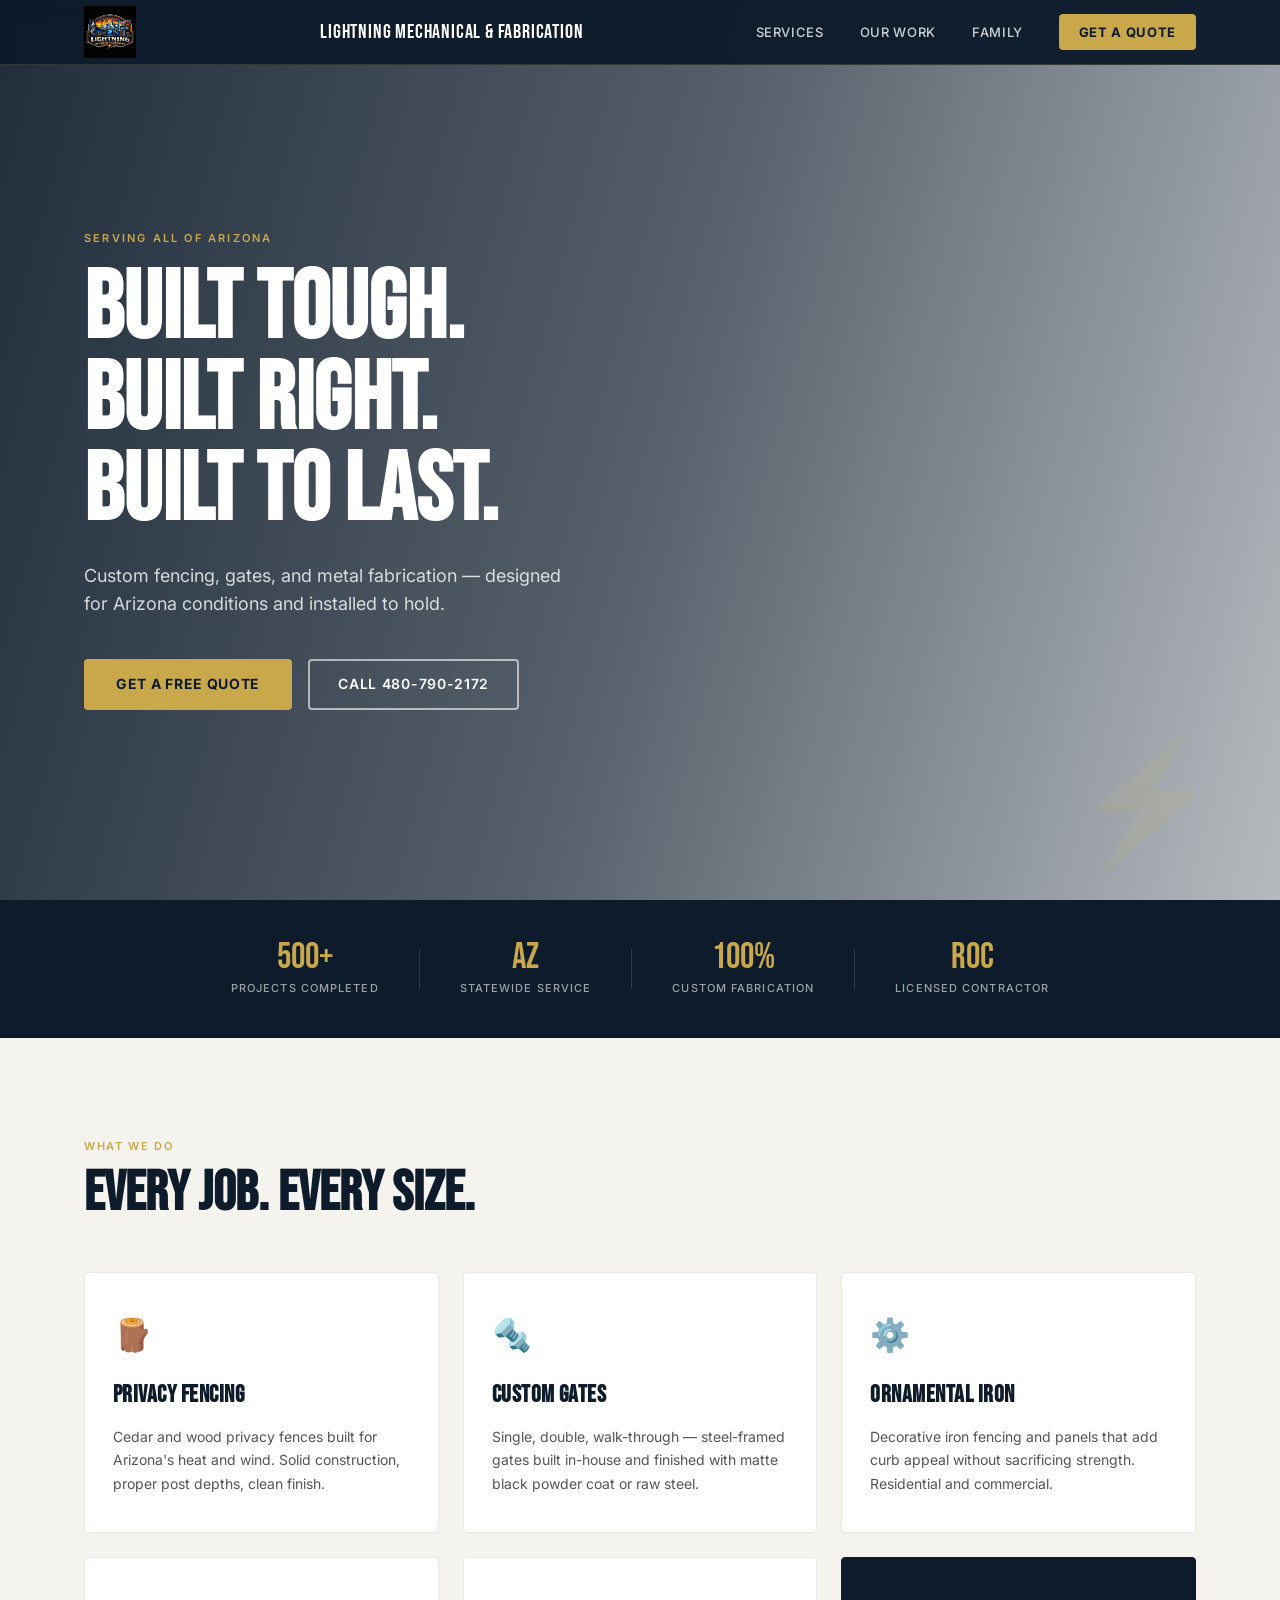
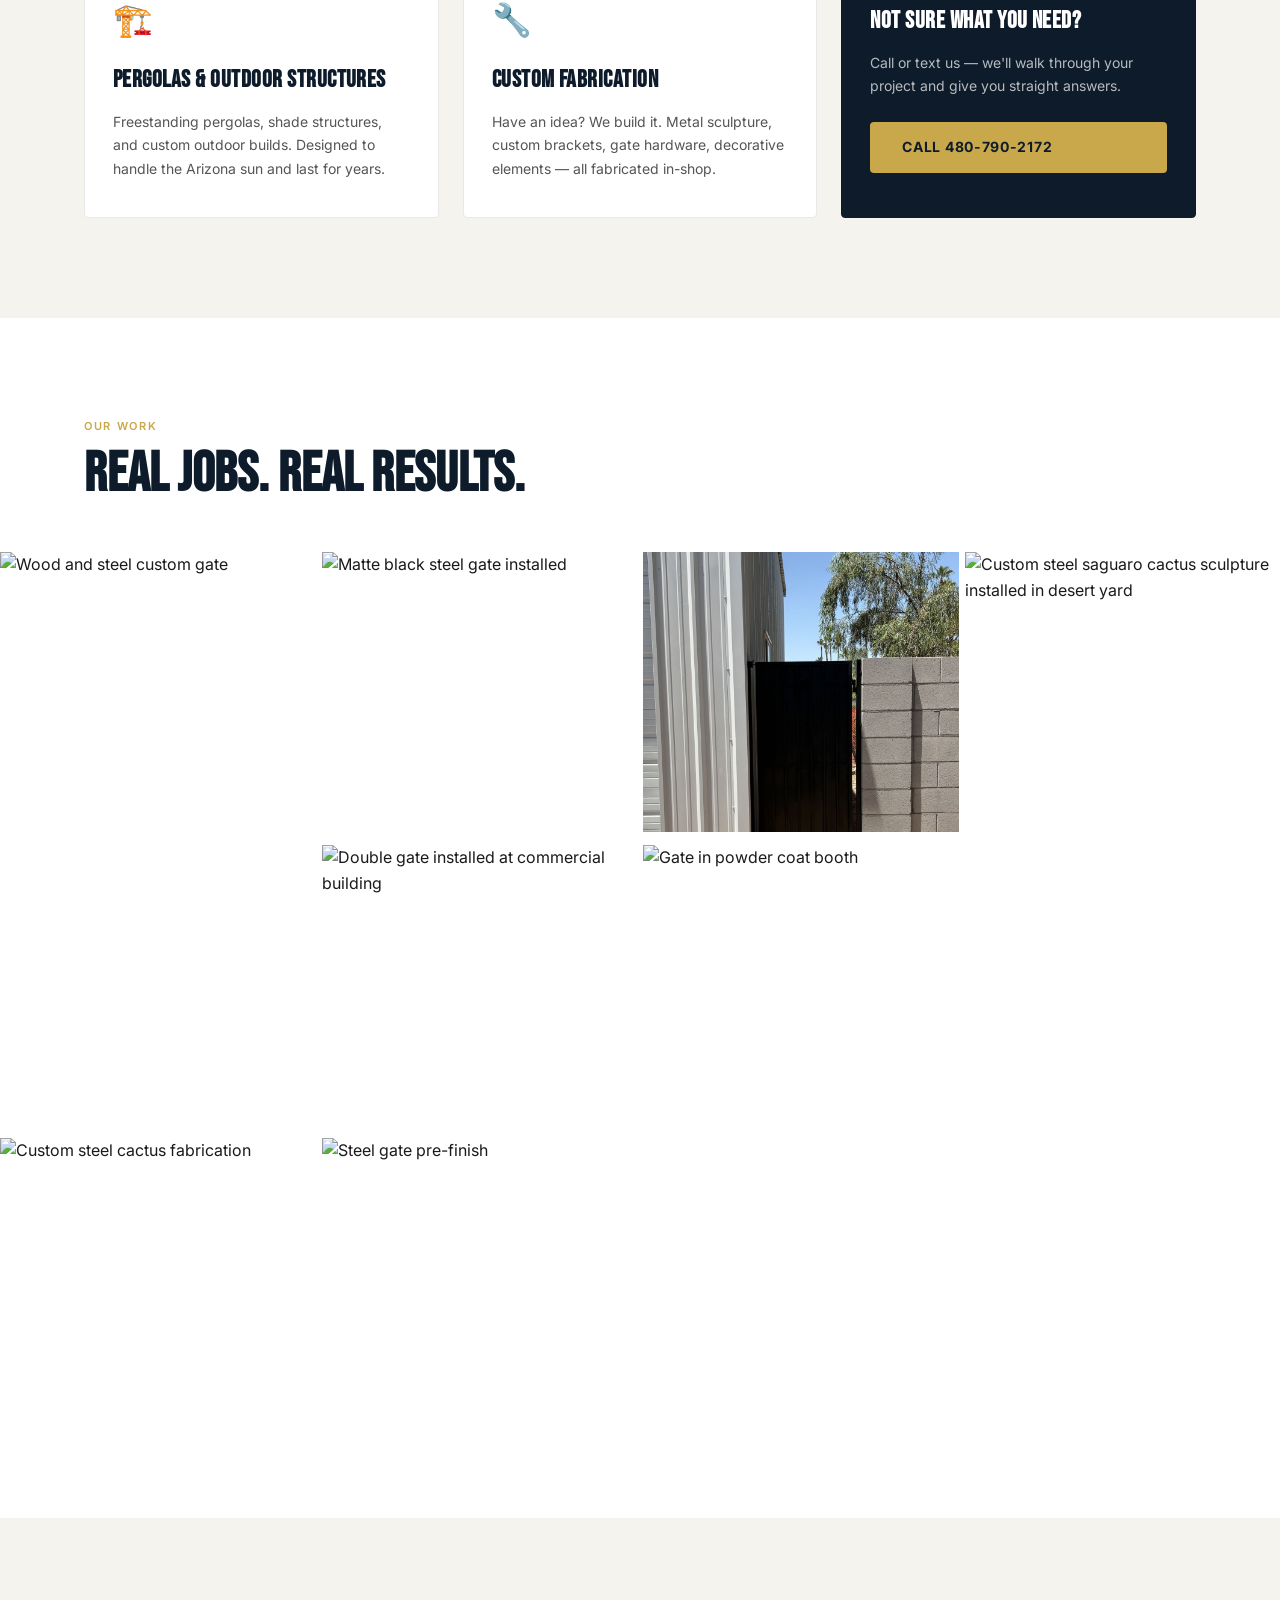
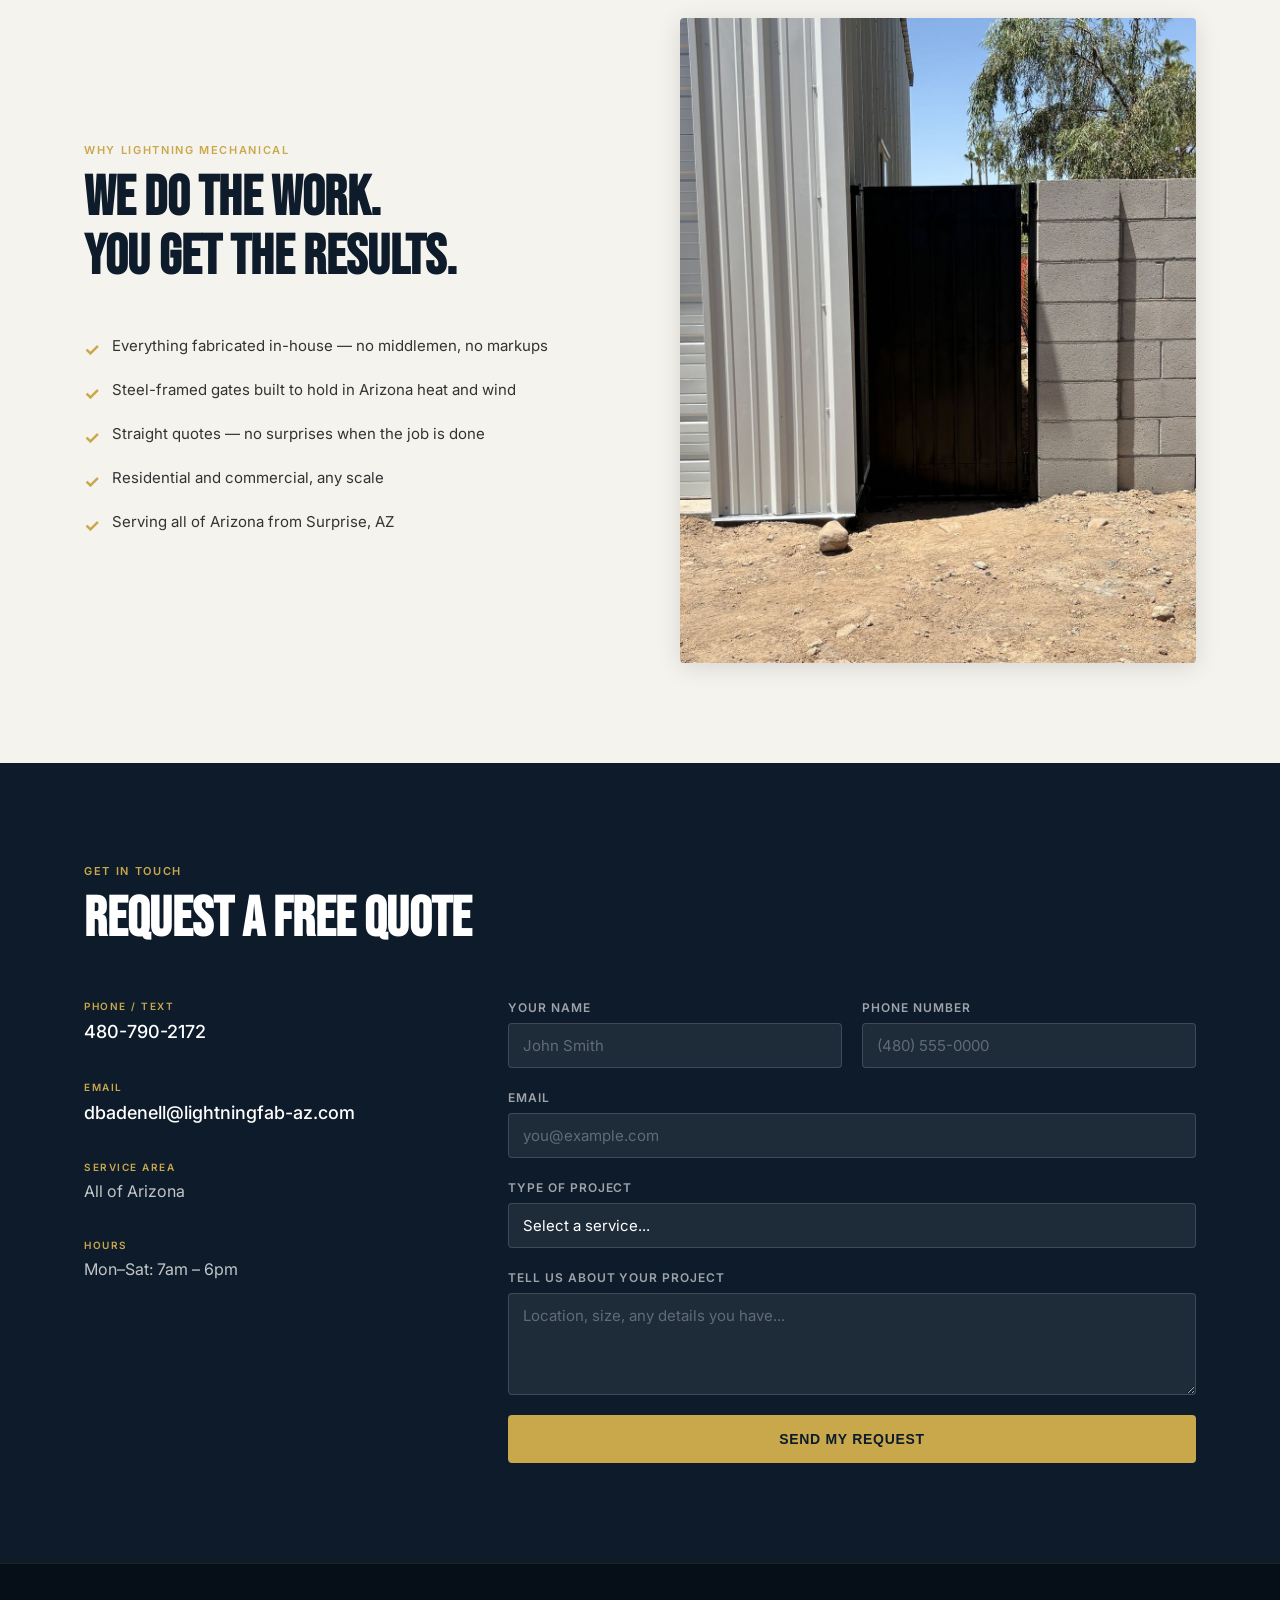
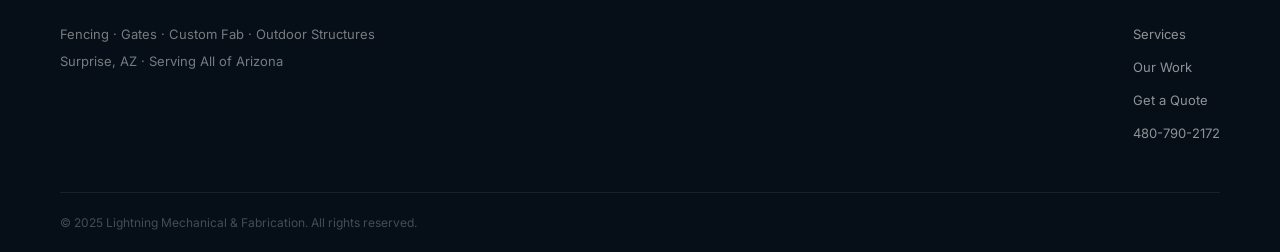
==== commit ac1a09e9: "Add files via upload" ====
--- a/index.html
+++ b/index.html
@@ -15,10 +15,11 @@
   <!-- NAV -->
   <nav class="nav">
     <div class="nav-inner">
-      <a href="#" class="nav-logo"><img src="logo-nav.png" alt="Lightning Mechanical & Fabrication" class="nav-logo-img"></a>
+      <a href="#" class="nav-logo"><img src="logo-nav.png" alt="Lightning Mechanical & Fabrication" class="nav-logo-img"></a><span class="nav-brand-text">Lightning Mechanical & Fabrication</span>
       <div class="nav-links">
         <a href="#services">Services</a>
         <a href="#work">Our Work</a>
+        <a href="family.html">Family</a>
         <a href="#contact" class="nav-cta">Get a Quote</a>
       </div>
       <button class="nav-hamburger" onclick="toggleMenu()" aria-label="Menu">&#9776;</button>
--- a/style.css
+++ b/style.css
@@ -593,3 +593,20 @@
   display: block;
   margin-bottom: 8px;
 }
+
+/* Force portrait images upright */
+.gallery-item img {
+  transform: rotate(0deg);
+}
+
+/* Nav brand text */
+.nav-brand-text {
+  font-family: var(--font-display);
+  font-size: 20px;
+  color: var(--white);
+  letter-spacing: 0.04em;
+  margin-left: 12px;
+}
+@media (max-width: 700px) {
+  .nav-brand-text { display: none; }
+}
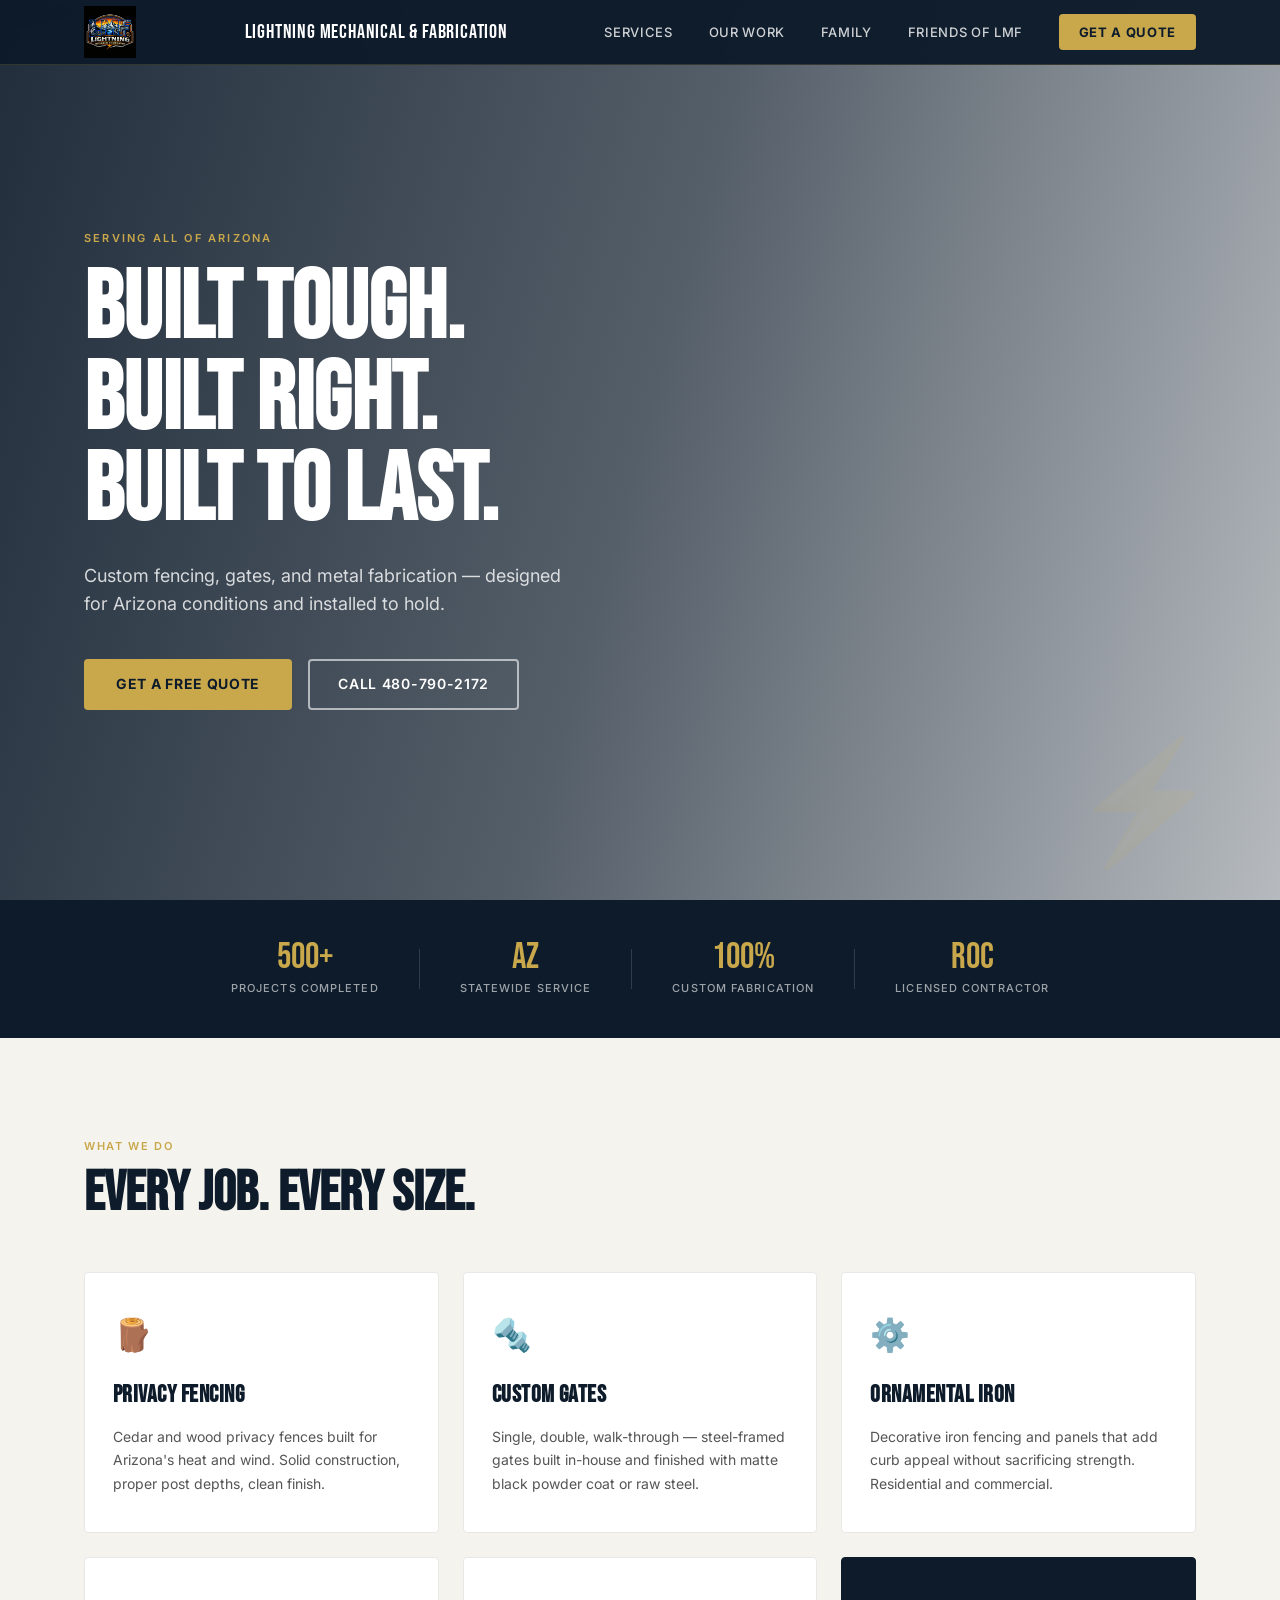
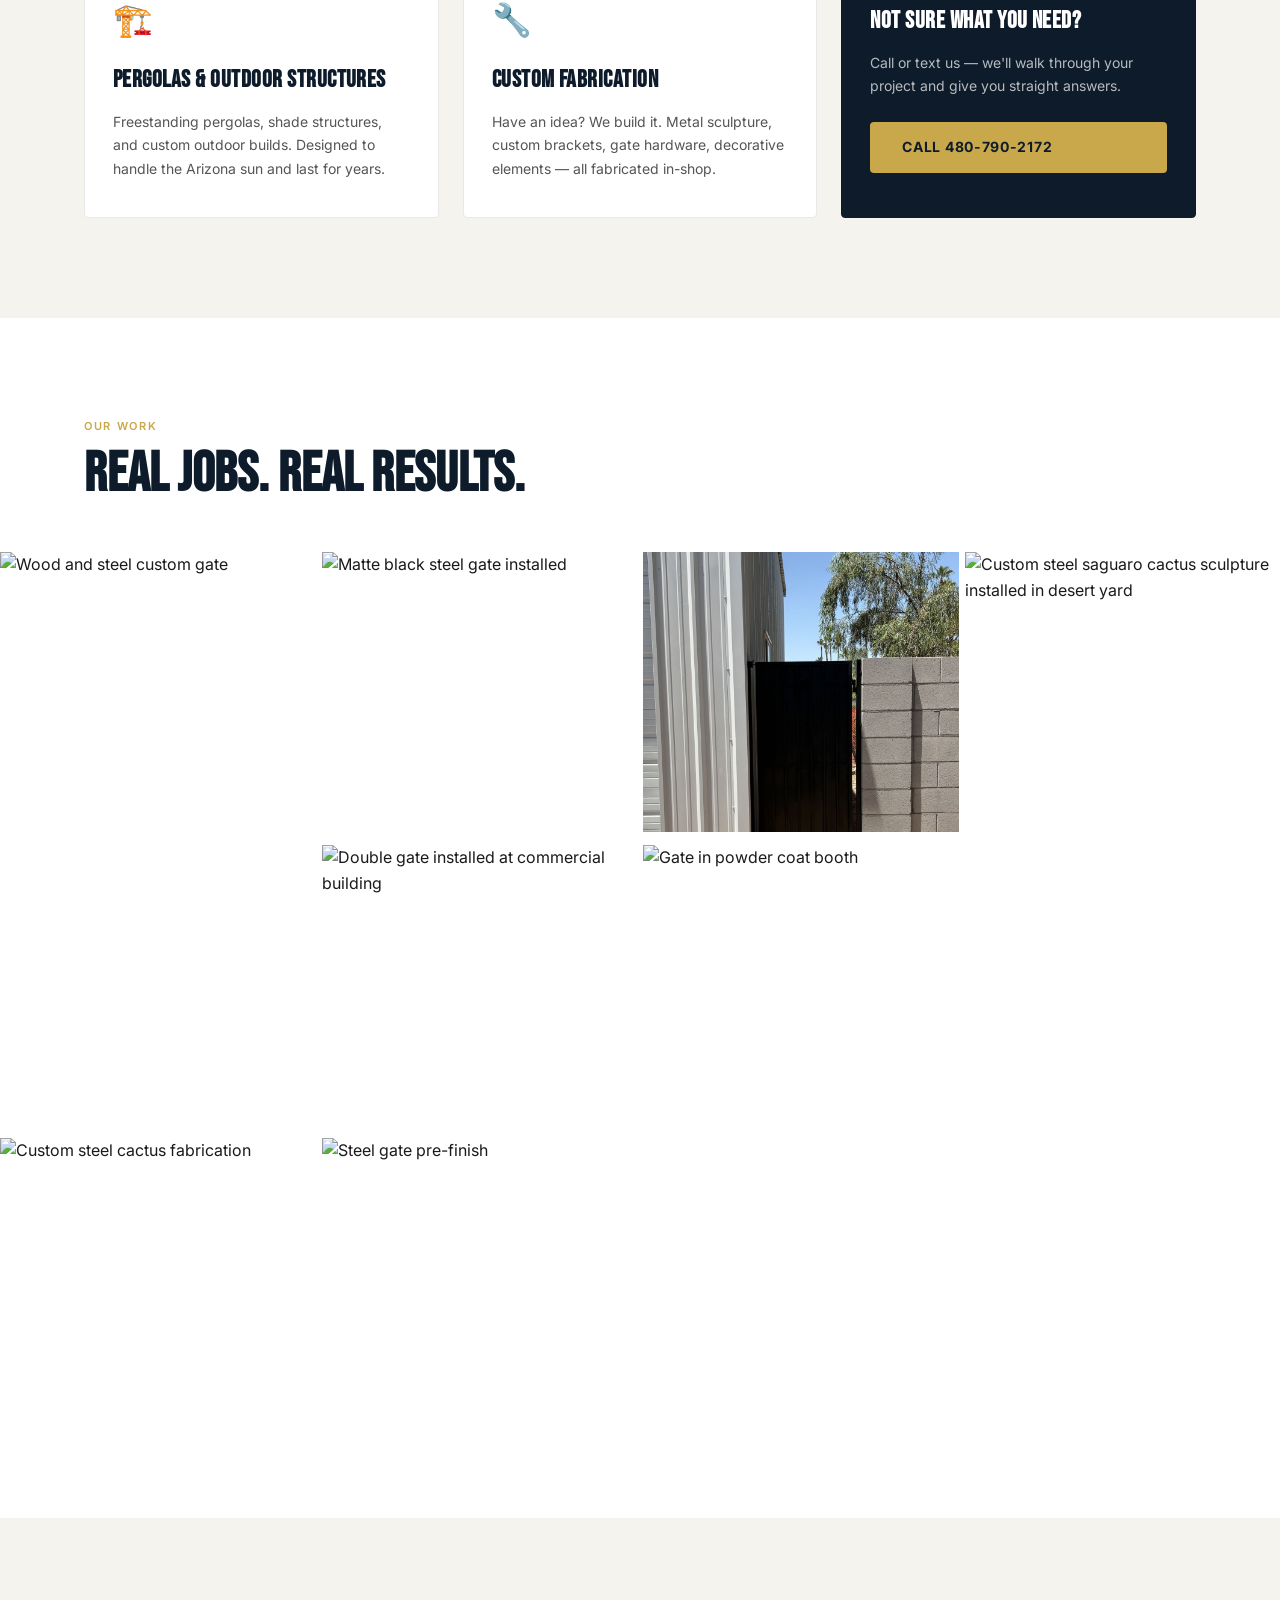
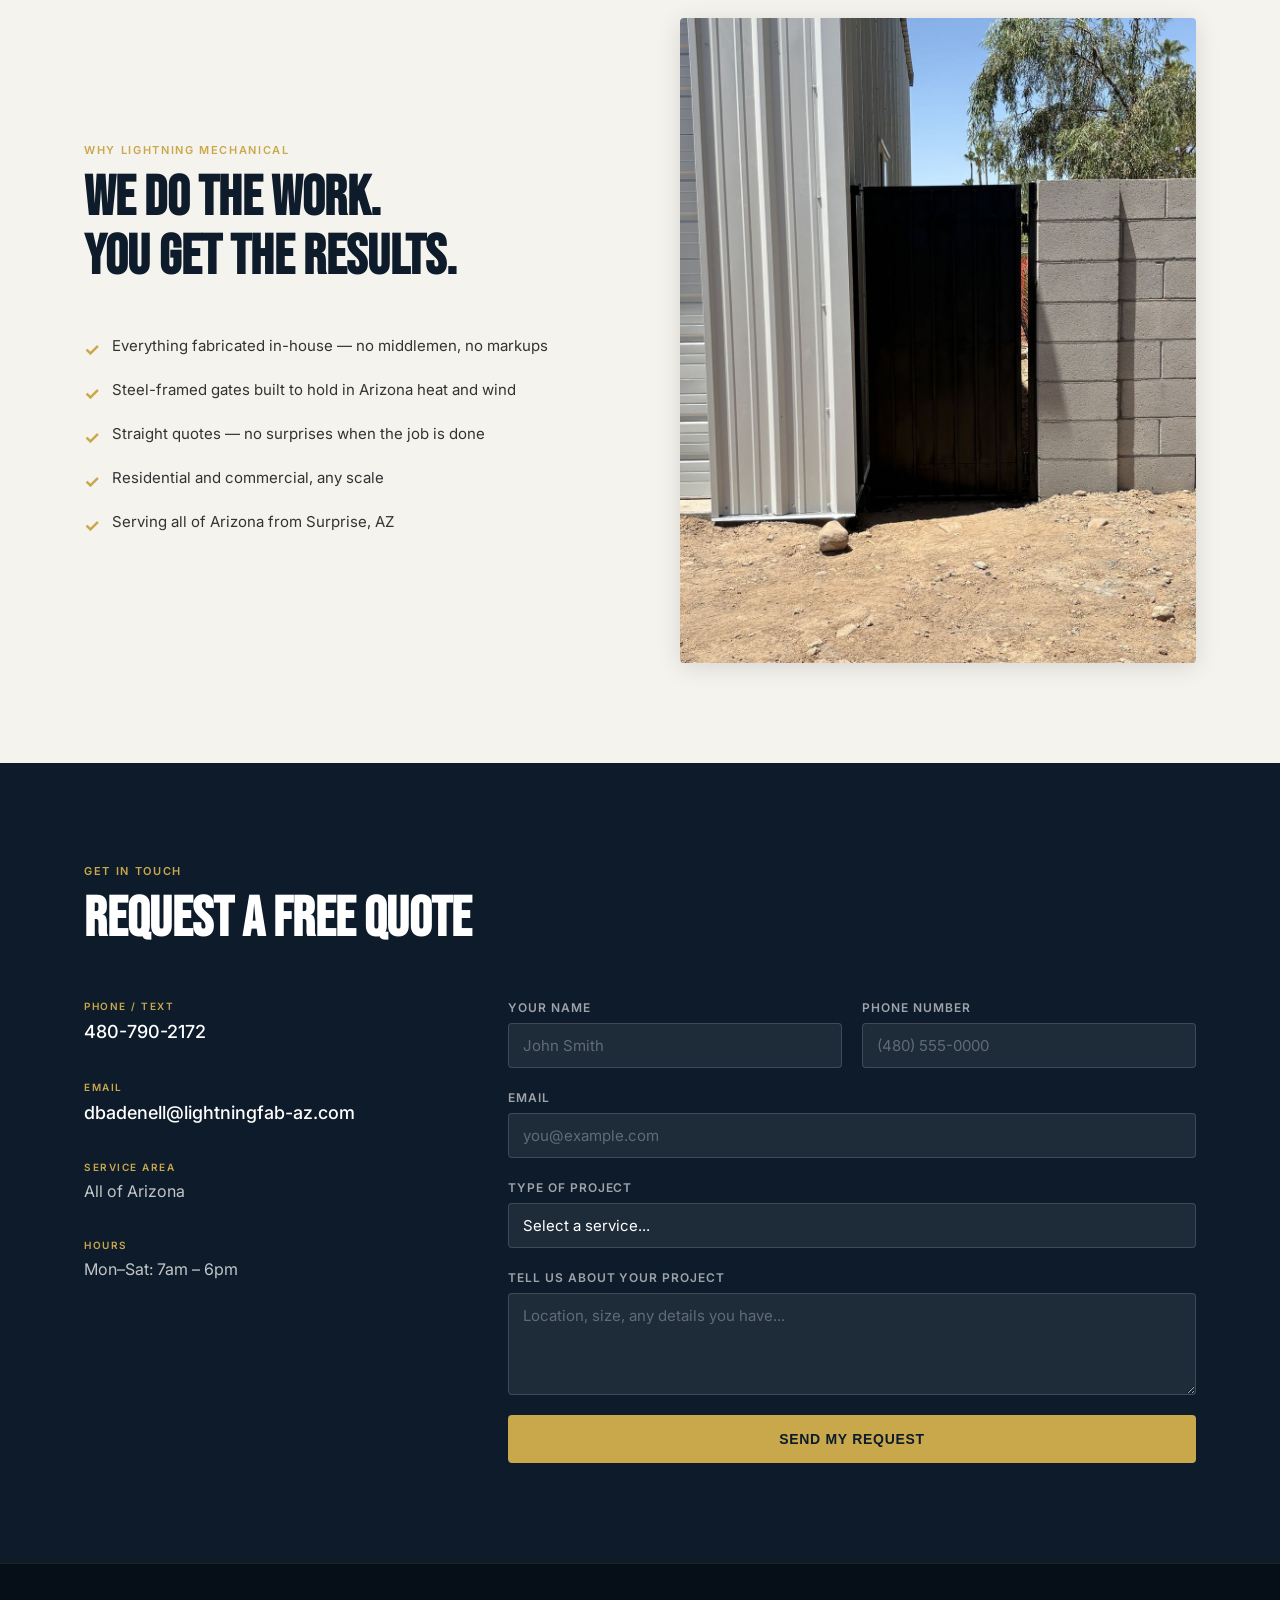
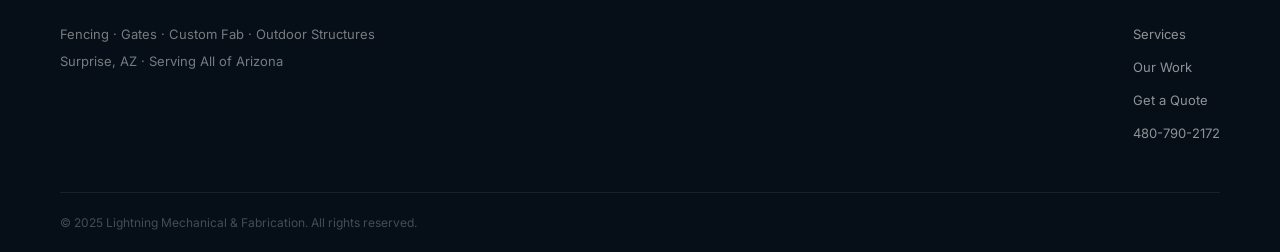
==== commit ed4bf8e1: "Add files via upload" ====
--- a/index.html
+++ b/index.html
@@ -20,6 +20,7 @@
         <a href="#services">Services</a>
         <a href="#work">Our Work</a>
         <a href="family.html">Family</a>
+        <a href="friends.html">Friends of LMF</a>
         <a href="#contact" class="nav-cta">Get a Quote</a>
       </div>
       <button class="nav-hamburger" onclick="toggleMenu()" aria-label="Menu">&#9776;</button>
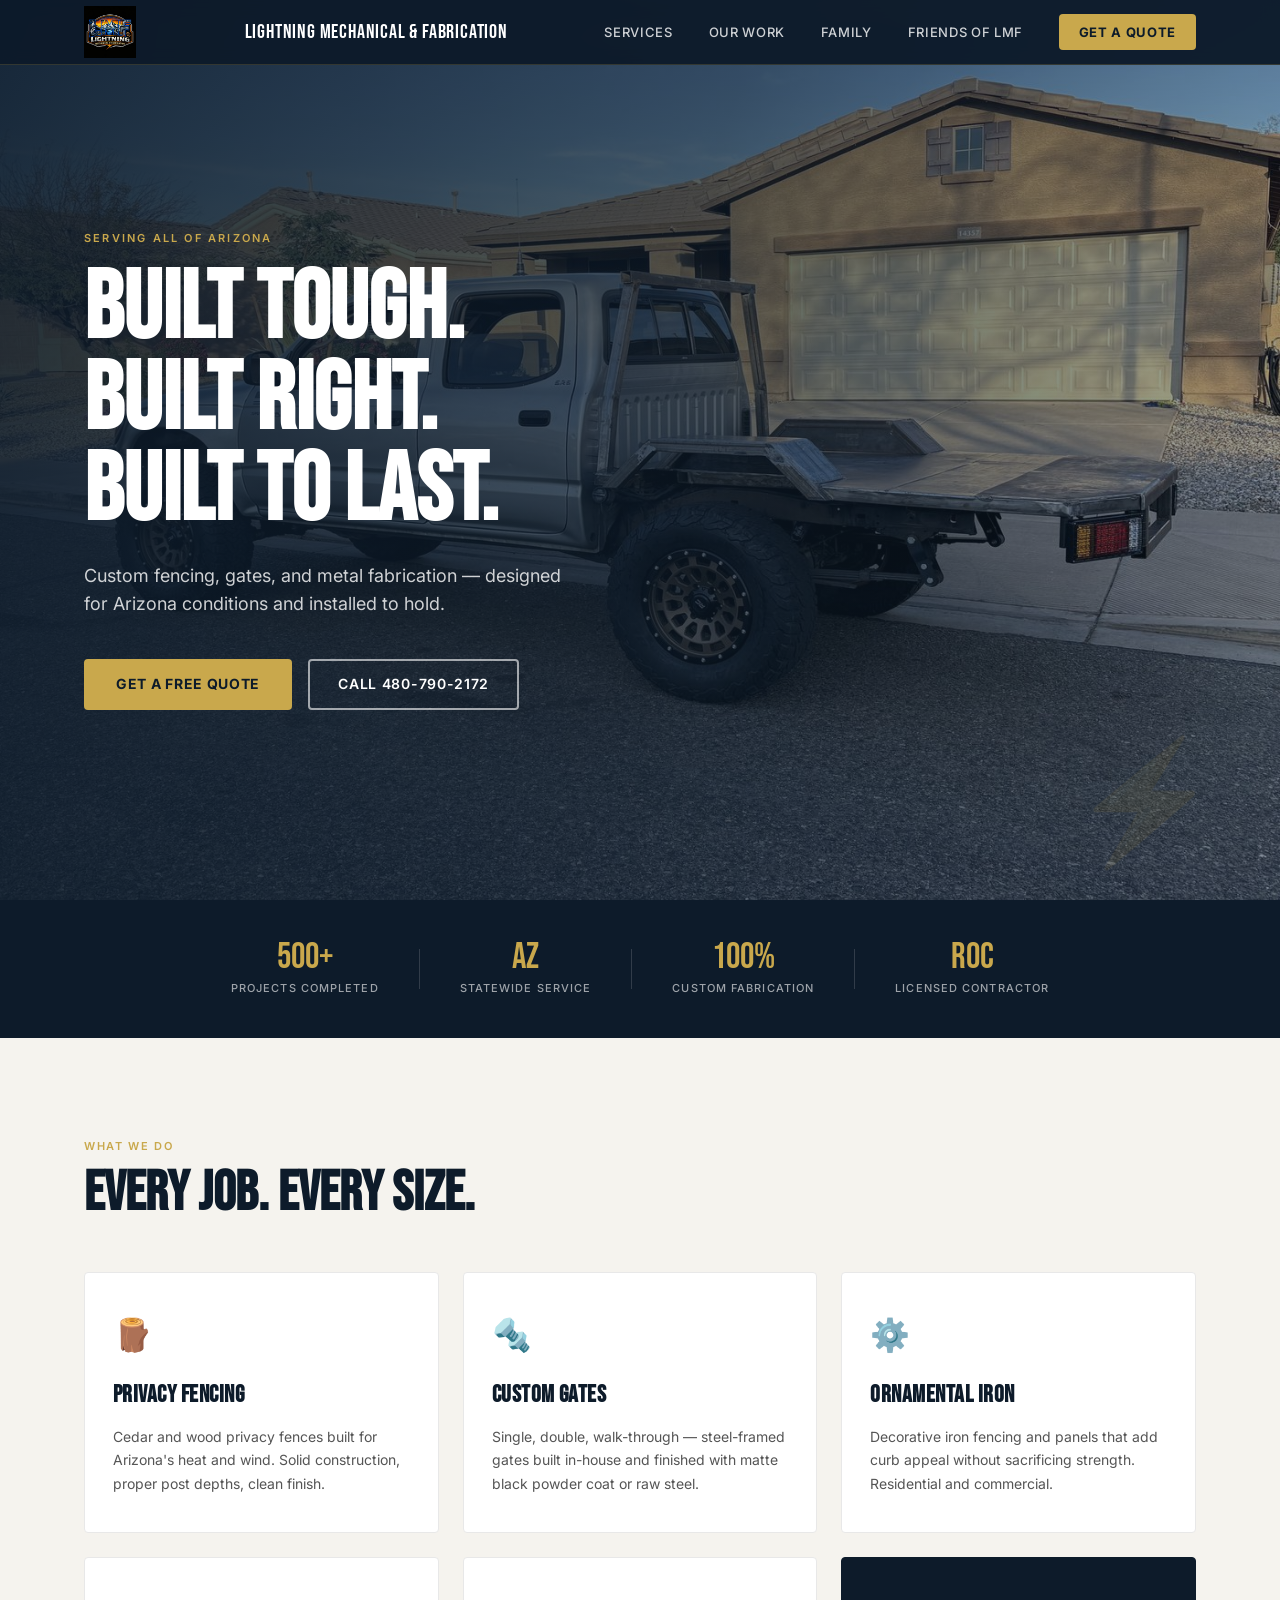
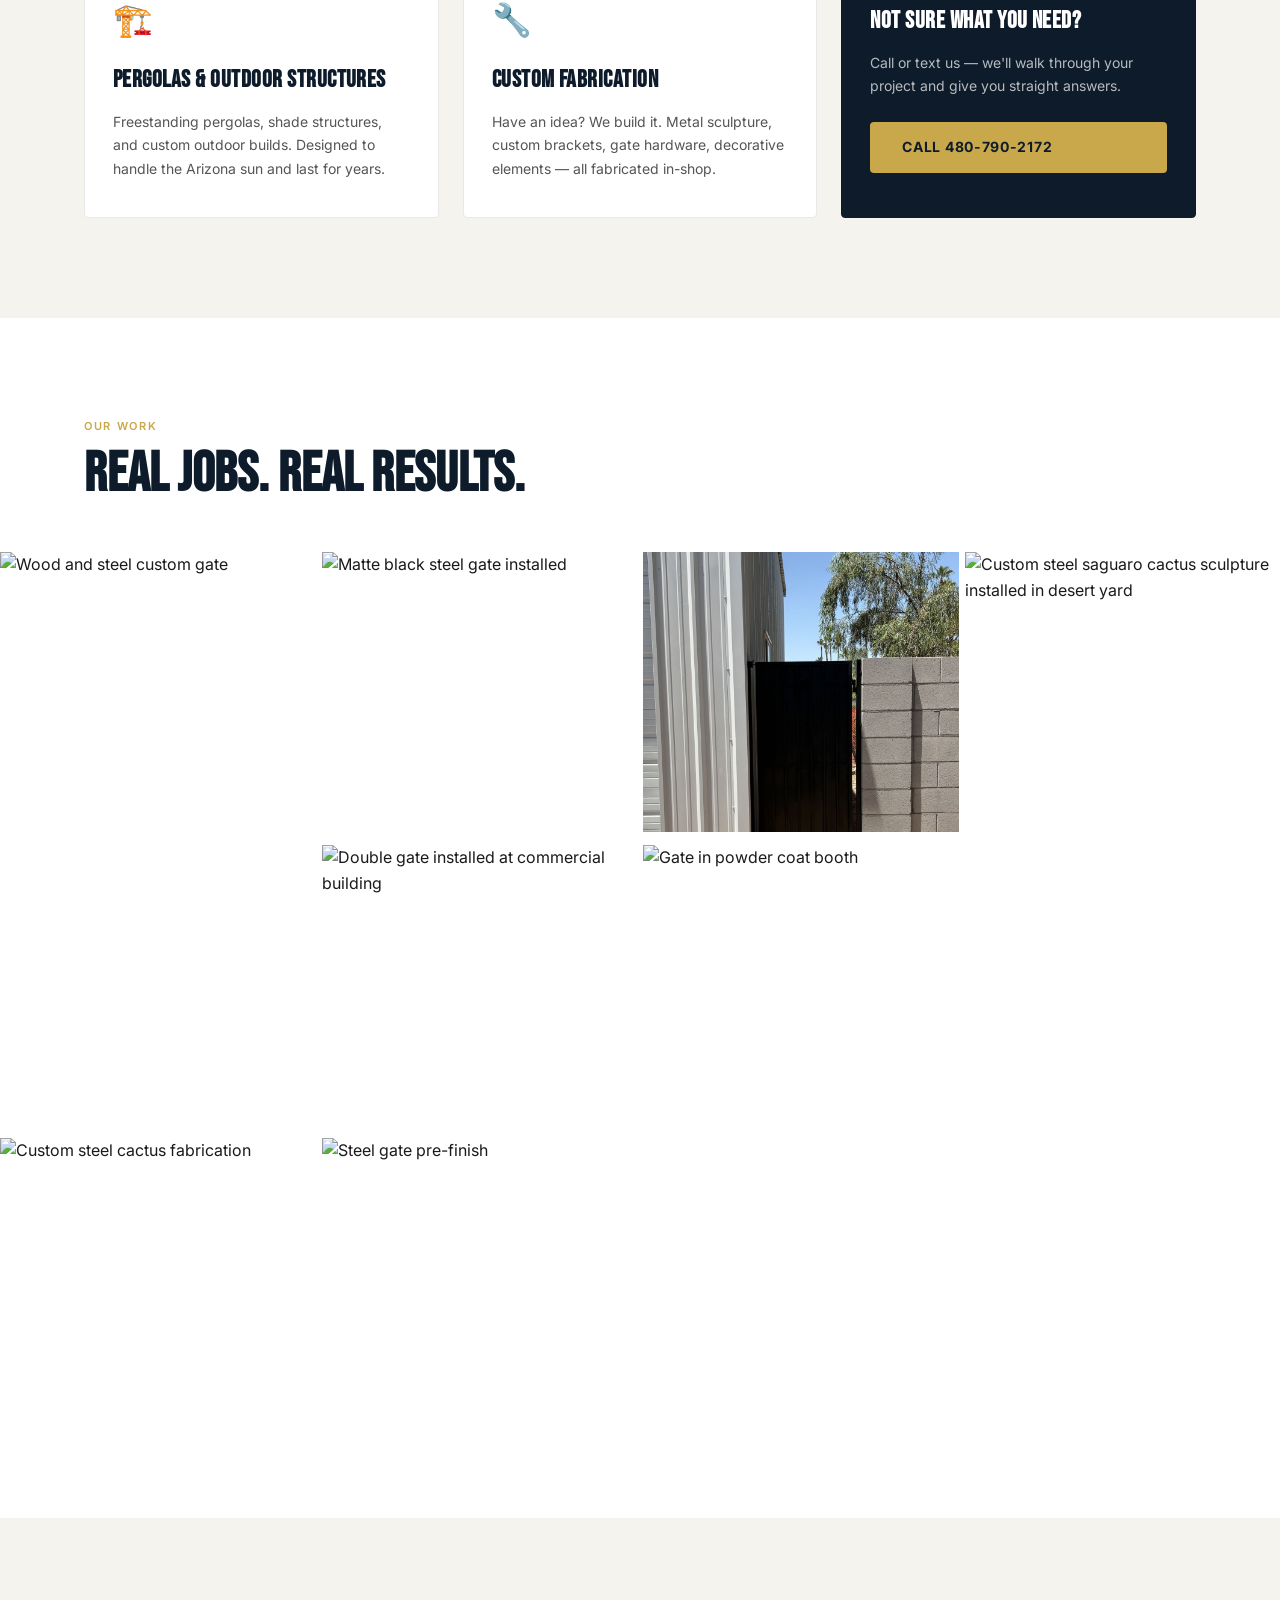
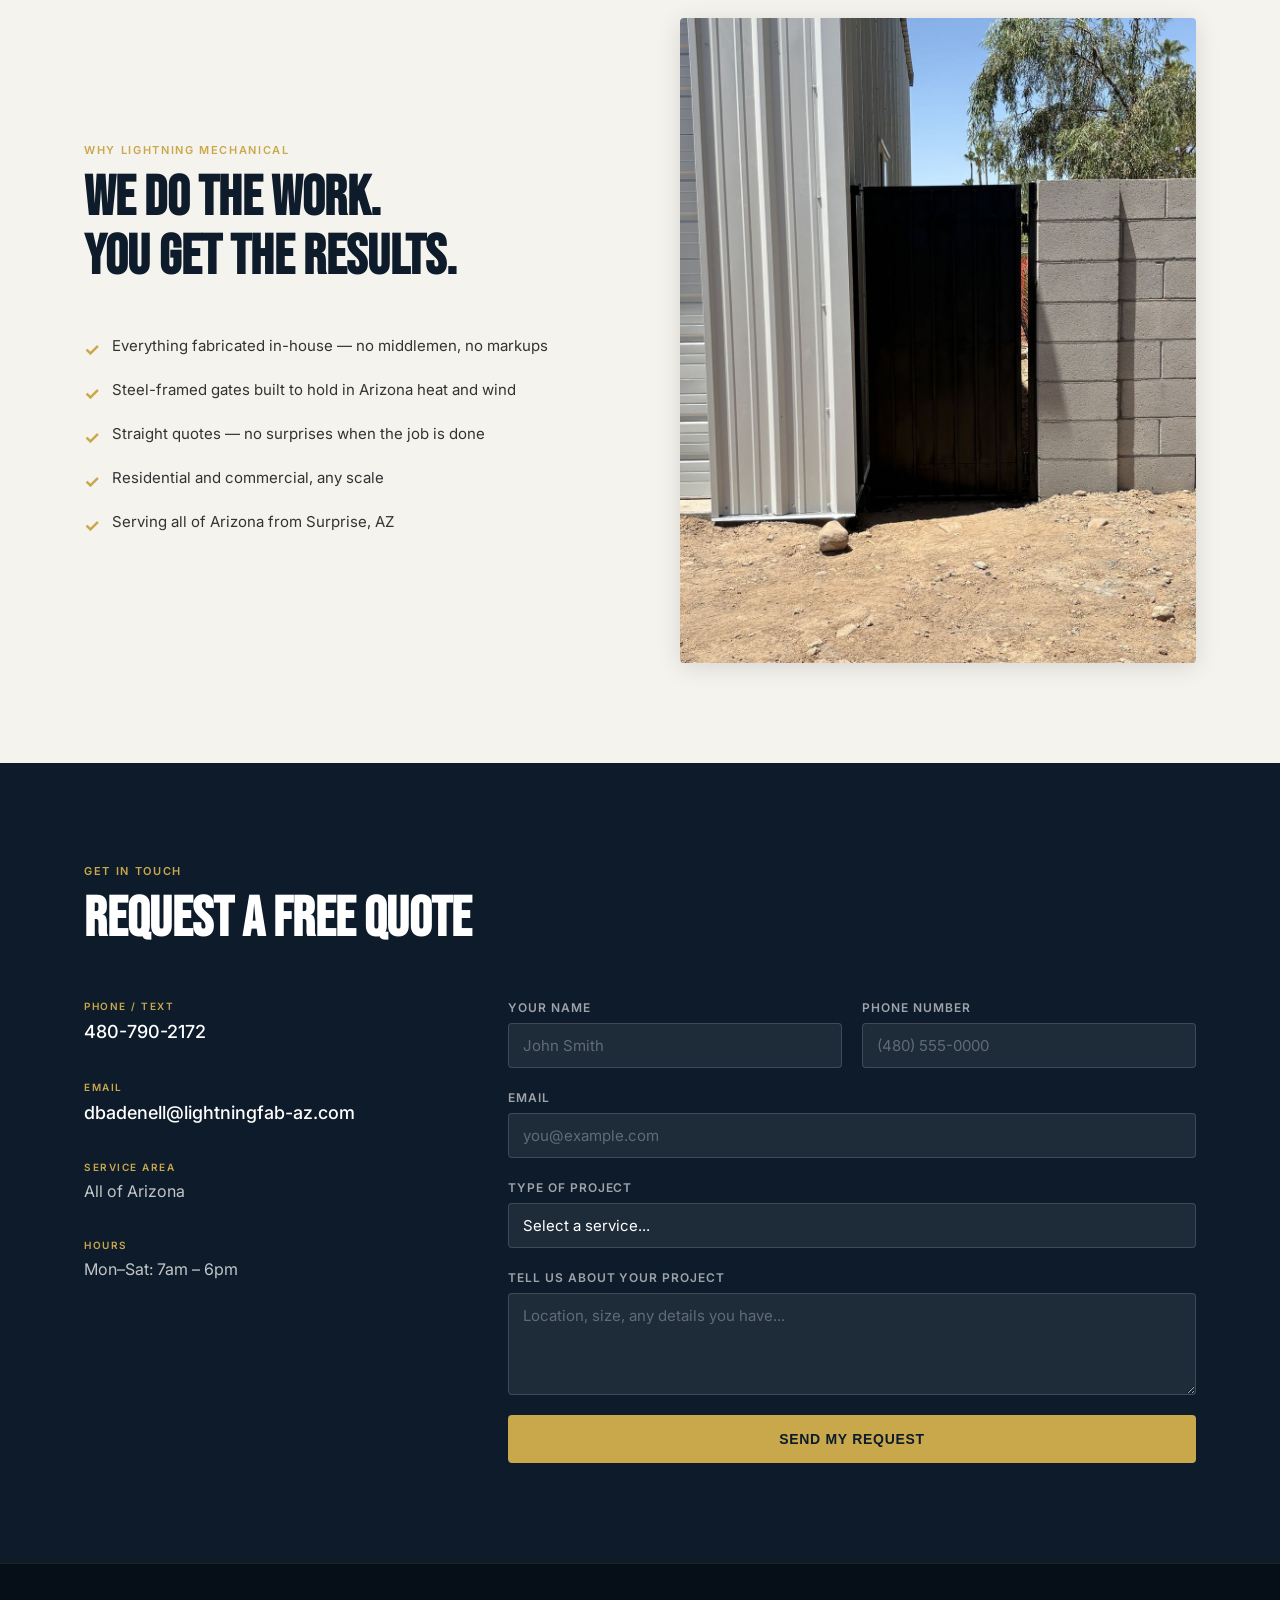
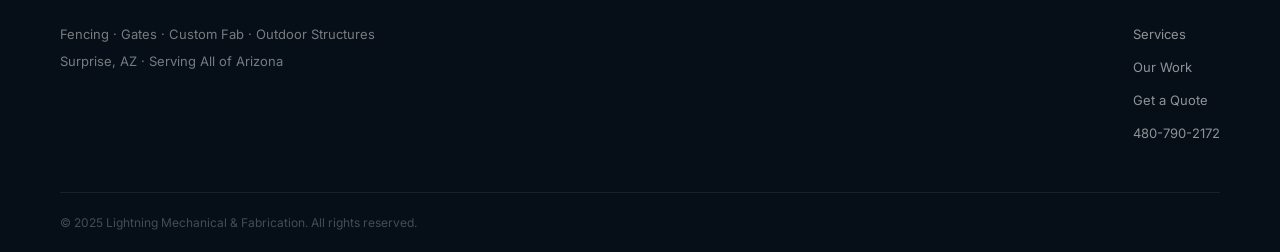
==== commit 7c6fc69f: "Add files via upload" ====
--- a/index.html
+++ b/index.html
@@ -8,10 +8,30 @@
   <link rel="preconnect" href="https://fonts.googleapis.com">
   <link rel="preconnect" href="https://fonts.gstatic.com" crossorigin>
   <link href="https://fonts.googleapis.com/css2?family=Bebas+Neue&family=Inter:wght@300;400;500;600&display=swap" rel="stylesheet">
+  <link rel="manifest" href="manifest.json">
+  <link rel="apple-touch-icon" href="apple-touch-icon.png">
+  <meta name="theme-color" content="#0D1B2A">
+  <meta name="mobile-web-app-capable" content="yes">
+  <meta name="apple-mobile-web-app-capable" content="yes">
+  <meta name="apple-mobile-web-app-status-bar-style" content="black-translucent">
+  <meta name="apple-mobile-web-app-title" content="LMF">
   <link rel="stylesheet" href="style.css">
 </head>
 <body>
 
+
+  <!-- APP BANNER -->
+  <div class="app-banner" id="appBanner">
+    <div class="app-banner-inner">
+      <img src="icon-192.png" alt="LMF App Icon" class="app-banner-icon">
+      <div class="app-banner-text">
+        <strong>Lightning Mechanical & Fabrication</strong>
+        <span>Add to your home screen for quick access</span>
+      </div>
+      <button class="app-banner-btn" id="installBtn">Add App</button>
+      <button class="app-banner-close" onclick="document.getElementById('appBanner').style.display='none'">✕</button>
+    </div>
+  </div>
   <!-- NAV -->
   <nav class="nav">
     <div class="nav-inner">
@@ -28,6 +48,8 @@
     <div class="nav-mobile" id="mobileMenu">
       <a href="#services" onclick="toggleMenu()">Services</a>
       <a href="#work" onclick="toggleMenu()">Our Work</a>
+      <a href="family.html" onclick="toggleMenu()">Family</a>
+      <a href="friends.html" onclick="toggleMenu()">Friends of LMF</a>
       <a href="#contact" onclick="toggleMenu()">Get a Quote</a>
     </div>
   </nav>
@@ -35,7 +57,7 @@
   <!-- HERO -->
   <section class="hero">
     <div class="hero-bg">
-      <img src="gate-hero.jpg" alt="Custom black steel double gate installed in Arizona" class="hero-img">
+      <img src="hero-truck.jpg" alt="Lightning Mechanical & Fabrication custom flatbed Tacoma" class="hero-img">
       <div class="hero-overlay"></div>
     </div>
     <div class="hero-content">
@@ -45,6 +67,7 @@
       <div class="hero-actions">
         <a href="#contact" class="btn-primary">Get a Free Quote</a>
         <a href="tel:4807902172" class="btn-ghost">Call 480-790-2172</a>
+        <button class="btn-install" id="installBtnHero" style="display:none" onclick="triggerInstall()">📲 Add App to Phone</button>
       </div>
     </div>
     <div class="hero-bolt">⚡</div>
@@ -281,5 +304,32 @@
       });
     });
   </script>
+
+  <script>
+    // Register service worker
+    if ('serviceWorker' in navigator) {
+      window.addEventListener('load', () => {
+        navigator.serviceWorker.register('/sw.js');
+      });
+    }
+    // Install prompt
+    let deferredPrompt;
+    window.addEventListener('beforeinstallprompt', (e) => {
+      e.preventDefault();
+      deferredPrompt = e;
+      document.getElementById('installBtnHero').style.display = 'inline-block';
+      document.getElementById('installBtn').addEventListener('click', triggerInstall);
+    });
+    function triggerInstall() {
+      if (deferredPrompt) {
+        deferredPrompt.prompt();
+        deferredPrompt.userChoice.then(() => {
+          deferredPrompt = null;
+          document.getElementById('installBtnHero').style.display = 'none';
+          document.getElementById('appBanner').style.display = 'none';
+        });
+      }
+    }
+  </script>
 </body>
 </html>
--- a/style.css
+++ b/style.css
@@ -610,3 +610,81 @@
 @media (max-width: 700px) {
   .nav-brand-text { display: none; }
 }
+
+/* App install banner */
+.app-banner {
+  display: none;
+  background: var(--navy);
+  border-bottom: 2px solid var(--gold);
+  position: fixed;
+  bottom: 0; left: 0; right: 0;
+  z-index: 200;
+  padding: 12px 16px;
+}
+.app-banner-inner {
+  max-width: 1160px;
+  margin: 0 auto;
+  display: flex;
+  align-items: center;
+  gap: 12px;
+}
+.app-banner-icon {
+  width: 48px;
+  height: 48px;
+  border-radius: 10px;
+  flex-shrink: 0;
+}
+.app-banner-text {
+  flex: 1;
+  display: flex;
+  flex-direction: column;
+  gap: 2px;
+}
+.app-banner-text strong {
+  color: var(--white);
+  font-size: 13px;
+}
+.app-banner-text span {
+  color: rgba(255,255,255,0.6);
+  font-size: 11px;
+}
+.app-banner-btn {
+  background: var(--gold);
+  color: var(--navy);
+  border: none;
+  padding: 8px 18px;
+  border-radius: var(--radius);
+  font-weight: 700;
+  font-size: 13px;
+  cursor: pointer;
+  flex-shrink: 0;
+}
+.app-banner-close {
+  background: none;
+  border: none;
+  color: rgba(255,255,255,0.5);
+  font-size: 18px;
+  cursor: pointer;
+  padding: 4px;
+  flex-shrink: 0;
+}
+
+/* Hero install button */
+.btn-install {
+  display: inline-block;
+  background: transparent;
+  border: 2px solid var(--gold);
+  color: var(--gold);
+  font-weight: 700;
+  font-size: 14px;
+  letter-spacing: 0.05em;
+  text-transform: uppercase;
+  padding: 12px 28px;
+  border-radius: var(--radius);
+  cursor: pointer;
+  transition: background 0.2s, color 0.2s;
+}
+.btn-install:hover {
+  background: var(--gold);
+  color: var(--navy);
+}
